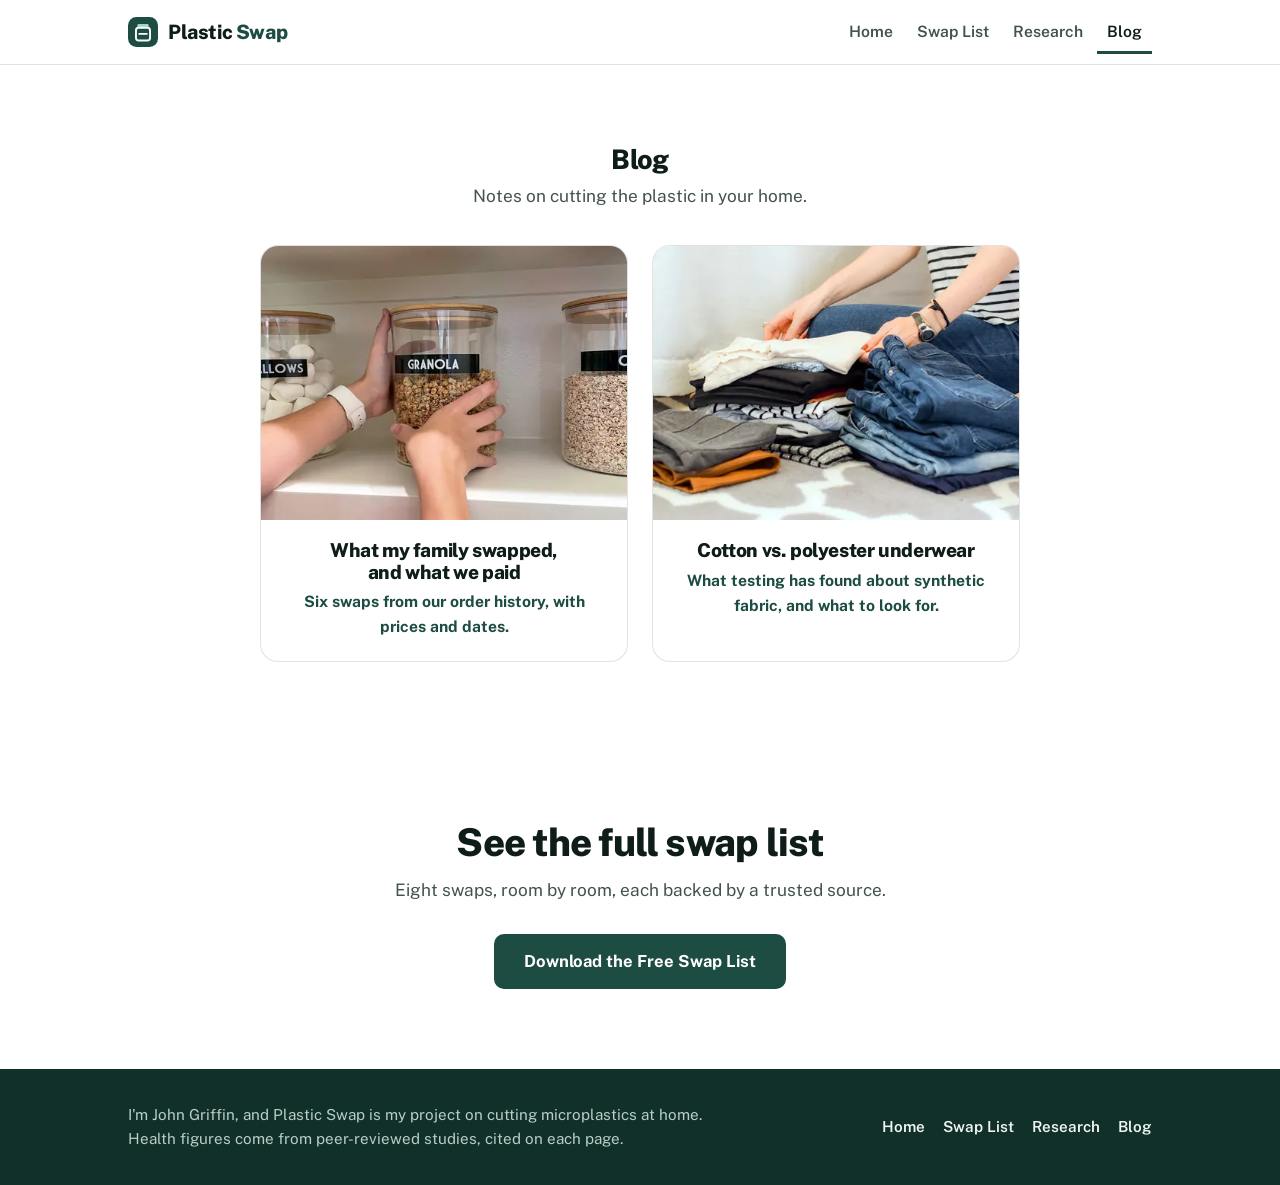
==== blog.html @ 9970e525 "Underwear moves to its own blog post; closet card cites BPA testing; blog index Co-Authored-By: Clau" ====
<!DOCTYPE html>
<html lang="en">
<head>
<meta charset="UTF-8">
<meta name="viewport" content="width=device-width, initial-scale=1.0">
<title>Blog | Plastic Swap</title>
<meta name="description" content="Posts on cutting plastic at home: what my family swapped, and cotton vs. polyester underwear.">
<meta name="robots" content="noindex,nofollow">
<link rel="canonical" href="https://odyssey-jotun.github.io/plastic-swap/blog.html">
<meta name="author" content="John Griffin">
<meta name="theme-color" content="#12302A">
<meta property="og:site_name" content="Plastic Swap">
<meta property="og:title" content="Blog | Plastic Swap">
<meta property="og:description" content="Posts on cutting plastic at home: what my family swapped, and cotton vs. polyester underwear.">
<meta property="og:type" content="website">
<meta property="og:url" content="https://odyssey-jotun.github.io/plastic-swap/blog.html">
<meta property="og:image" content="https://odyssey-jotun.github.io/plastic-swap/images/og.jpg">
<meta property="og:image:width" content="1200">
<meta property="og:image:height" content="630">
<meta property="og:image:alt" content="Cut the plastic, keep your health. A free list of everyday plastic swaps.">
<meta name="twitter:card" content="summary_large_image">
<link rel="icon" href="favicon.svg" type="image/svg+xml">
<link rel="preload" href="fonts/public-sans.woff2" as="font" type="font/woff2" crossorigin>
<style>@font-face{font-family:'Public Sans';font-style:normal;font-weight:400 800;font-display:swap;src:url(fonts/public-sans.woff2) format('woff2')}:root{--bg:#FFFFFF;--bg-alt:#EEF5F2;--card:#FFFFFF;--ink:#0F1D1A;--ink-soft:#43524E;--primary:#1C4C42;--primary-dk:#12302A;--blue:#2A62A0;--mint:#9ED6C4;--mint-lt:#DCEFE8;--red:#B0392B;--on-dark:#EEF5F2;--on-dark-soft:#B8CEC7;--line:rgba(15,29,26,0.12);--radius:18px;--radius-lg:28px;--wrap:1080px;--flow-tight:0.32em;--flow-block:44px;--flow-section:80px}*{box-sizing:border-box}html{scroll-behavior:smooth;scroll-padding-top:84px}@media (prefers-reduced-motion:reduce){html{scroll-behavior:auto}*{animation-duration:0.001ms !important;transition-duration:0.001ms !important}}body{margin:0;background:var(--bg);color:var(--ink);font-family:'Public Sans',ui-sans-serif,system-ui,-apple-system,'Segoe UI',sans-serif;font-size:18px;line-height:1.6;-webkit-font-smoothing:antialiased}h1,h2,h3{font-weight:800;line-height:1.1;margin:0 0 var(--flow-tight);color:var(--ink);letter-spacing:-0.02em;text-wrap:balance}p{margin:0 0 1em}p:last-child{margin-bottom:0}a{color:inherit}img{max-width:100%;height:auto}.wrap{max-width:var(--wrap);margin:0 auto;padding:0 28px}.skip{position:absolute;left:-9999px;top:10px;background:var(--card);color:var(--ink);padding:12px 18px;border-radius:10px;z-index:100;text-decoration:none;font-weight:700;border:2px solid var(--primary)}.skip:focus{left:16px}a:focus-visible{outline:3px solid var(--blue);outline-offset:3px;border-radius:4px}nav.site{position:sticky;top:0;z-index:20;background:rgba(255,255,255,0.95);backdrop-filter:blur(8px);border-bottom:1px solid var(--line)}nav.site .wrap{display:flex;align-items:center;justify-content:space-between;gap:4px 20px;padding-top:10px;padding-bottom:10px;flex-wrap:wrap}.wordmark{display:inline-flex;align-items:center;gap:10px;font-weight:800;font-size:1.24rem;letter-spacing:-0.02em;color:var(--ink);text-decoration:none;white-space:nowrap;min-height:44px}.wordmark .mark{width:30px;height:30px;flex:none}.wordmark .last{color:var(--primary)}nav.site ul{list-style:none;display:flex;align-items:center;gap:4px;margin:0;padding:0;font-size:0.98rem;font-weight:600}nav.site ul a{text-decoration:none;color:var(--ink-soft);display:inline-flex;align-items:center;min-height:44px;padding:0 10px;white-space:nowrap;transition:color 0.15s ease}nav.site ul a:hover{color:var(--blue)}nav.site ul a[aria-current="page"]{color:var(--ink);box-shadow:inset 0 -3px 0 var(--primary)}.btn{display:inline-flex;align-items:center;justify-content:center;text-align:center;min-height:52px;padding:12px 28px;background:var(--primary);color:#FFFFFF;text-decoration:none;font-weight:700;font-size:1.04rem;border-radius:10px;border:2px solid var(--primary);transition:background 0.18s ease,color 0.18s ease,border-color 0.18s ease}.btn:hover{background:var(--blue);border-color:var(--blue)}.btn.light{background:#FFFFFF;border-color:#FFFFFF;color:var(--primary-dk)}.btn.light:hover{background:var(--mint);border-color:var(--mint)}.btn-row{display:flex;gap:14px;flex-wrap:wrap;align-items:center;justify-content:center;margin-top:30px}section{padding:var(--flow-section) 0}.band{background:var(--bg-alt)}.section-head{max-width:720px;margin-bottom:34px}.section-head.center{text-align:center;margin-left:auto;margin-right:auto}h2{font-size:clamp(1.75rem,3.2vw,2.4rem)}.section-head p{color:var(--ink-soft);font-size:1.08rem}.banner{position:relative;background:var(--primary-dk);color:var(--on-dark);overflow:hidden;min-height:min(680px,78vh);display:flex;align-items:center}.banner picture,.banner img{position:absolute;inset:0;width:100%;height:100%}.banner img{object-fit:cover;object-position:70% 40%}.banner::before{content:"";position:absolute;inset:0;z-index:1;background:linear-gradient(90deg,rgba(18,48,42,0.94) 0%,rgba(18,48,42,0.86) 30%,rgba(18,48,42,0.35) 52%,rgba(18,48,42,0) 66%)}.banner .wrap{position:relative;z-index:2;width:100%;padding-top:56px;padding-bottom:56px}.banner-text{max-width:600px;text-align:center}.banner h1{color:#FFFFFF;font-size:clamp(2.4rem,4.6vw,3.8rem)}.banner h1 span{display:block;color:var(--mint)}.portrait{margin:0;aspect-ratio:4/5;border-radius:var(--radius-lg);overflow:hidden;width:100%;max-width:440px;justify-self:center;box-shadow:0 30px 60px -24px rgba(18,48,42,0.55)}.portrait img{display:block;width:100%;height:100%;object-fit:cover}@media (prefers-reduced-motion:no-preference){.banner-text{animation:rise 0.7s cubic-bezier(.2,.7,.2,1) 0.1s both}}@keyframes rise{from{opacity:0;transform:translateY(18px)}to{opacity:1;transform:none}}@media (max-width:860px){.banner{display:block;min-height:0}.banner picture,.banner img{position:static;display:block;height:auto;aspect-ratio:4/3}.banner::before{display:none}.banner .wrap{padding-top:30px;padding-bottom:44px}.banner-text{max-width:none}}.page-hero{padding:60px 0 64px}.page-hero h1{font-size:clamp(2.1rem,4.4vw,3.1rem)}.page-hero .lede{font-size:1.14rem;color:var(--ink-soft);margin-top:8px;max-width:34em}.page-hero .btn-row{justify-content:flex-start}.split{display:grid;grid-template-columns:1.05fr 0.95fr;gap:56px;align-items:center}.split.flip{grid-template-columns:0.95fr 1.05fr}.split p{color:var(--ink-soft);font-size:1.06rem}.photo{margin:0;border-radius:var(--radius);overflow:hidden;aspect-ratio:4/3;background:var(--bg-alt);box-shadow:0 20px 40px -24px rgba(18,48,42,0.55)}.photo img{display:block;width:100%;height:100%;object-fit:cover}.cards{display:grid;grid-template-columns:repeat(3,1fr);gap:22px}.card{background:var(--card);border:1px solid var(--line);border-radius:var(--radius);padding:30px 26px 28px;text-align:center}.card h3{font-size:1.24rem}.card p{font-size:1rem;color:var(--ink-soft)}.icon{width:64px;height:64px;border-radius:18px;background:var(--mint-lt);color:var(--primary);display:flex;align-items:center;justify-content:center;margin:0 auto 18px}.icon svg{width:32px;height:32px}a.card{text-decoration:none;color:inherit;transition:border-color 0.15s ease}a.card:hover{border-color:var(--blue)}a.card:hover h3{color:var(--blue)}.card .to{font-size:0.95rem;font-weight:700;color:var(--primary);margin:0}.punch{font-weight:700;font-size:clamp(1.2rem,2.2vw,1.45rem);line-height:1.35;text-align:center;color:var(--primary);max-width:720px;margin:var(--flow-block) auto 0}.steps{list-style:none;margin:0;padding:0;display:grid;grid-template-columns:repeat(3,1fr);gap:22px;counter-reset:step}.steps li{background:var(--card);border:1px solid var(--line);border-radius:var(--radius);padding:28px 26px;counter-increment:step;text-align:center}.steps li:before{content:counter(step);display:flex;align-items:center;justify-content:center;width:46px;height:46px;border-radius:50%;background:var(--primary);color:#FFFFFF;font-weight:800;font-size:1.3rem;margin:0 auto 18px}.steps h3{font-size:1.24rem}.steps p{font-size:1rem;color:var(--ink-soft)}.after{background:var(--primary-dk);color:var(--on-dark)}.after h2,.after h3{color:#FFFFFF}.stakes{display:grid;grid-template-columns:1fr 1fr;gap:26px}.stake h3{font-size:1.3rem;margin-bottom:14px;text-align:center}.outcomes{list-style:none;margin:0;padding:0;display:grid;gap:12px}.outcomes li{display:grid;grid-template-columns:26px 1fr;gap:14px;align-items:start;background:rgba(255,255,255,0.06);border:1px solid rgba(238,245,242,0.16);border-radius:14px;padding:16px 18px;color:var(--on-dark);font-size:1.02rem}.outcomes svg{width:22px;height:22px;margin-top:2px;color:#F2A597}.stake.good .outcomes svg{color:var(--mint)}.stake.good .outcomes li{background:rgba(158,214,196,0.08);border-color:rgba(158,214,196,0.34)}.after .cite-line{color:var(--on-dark-soft);text-align:center}.closing{text-align:center}.closing .wrap{max-width:680px}.closing p{color:var(--ink-soft);font-size:1.08rem}.card .num{font-weight:800;font-size:clamp(2.3rem,4vw,2.9rem);line-height:1;letter-spacing:-0.03em;color:var(--primary);margin:0 0 10px}.card .of{font-size:0.9rem;font-weight:700;color:var(--ink-soft);margin:12px 0 0;border-top:1px solid var(--line);padding-top:12px}.card .more{margin-top:12px;font-weight:700;font-size:0.96rem}.card .more a{color:var(--blue);text-decoration-thickness:2px;text-underline-offset:3px}.cards.four{grid-template-columns:repeat(2,1fr);max-width:860px;margin:0 auto}.btn.ghost{background:transparent;color:var(--primary)}.btn.ghost:hover{background:var(--primary);color:#FFFFFF;border-color:var(--primary)}.cite-line.center{text-align:center}.hero-photo{margin:0;border-radius:var(--radius-lg);overflow:hidden;aspect-ratio:3/2;background:var(--bg-alt);box-shadow:0 24px 48px -26px rgba(18,48,42,0.6)}.hero-photo img{display:block;width:100%;height:100%;object-fit:cover}.prose{max-width:760px;margin:0 auto}.prose p{color:var(--ink-soft);font-size:1.06rem}.chart{background:var(--card);border:1px solid var(--line);border-radius:var(--radius);padding:28px 30px;margin:0}.chart h3{font-size:1.22rem}.chart .sub{color:var(--ink-soft);font-size:0.98rem;margin-bottom:20px}.bars{display:grid;gap:14px}.barline{display:grid;grid-template-columns:130px 1fr;gap:12px;align-items:center;font-size:0.94rem;font-weight:600;color:var(--ink-soft)}.track{height:40px;background:var(--bg-alt);border-radius:6px}.bar{display:flex;align-items:center;justify-content:flex-end;height:100%;padding-right:10px;border-radius:6px;color:#FFFFFF;font-weight:800;min-width:60px}.bar.hi{background:var(--red)}.bar.lo{background:var(--primary)}.lead{font-size:1.12rem;color:var(--ink-soft)}.points,.statlist,.steps-list{list-style:none;margin:26px 0 0;padding:0;display:grid;gap:22px}.points li{display:grid;grid-template-columns:56px 1fr;gap:18px;align-items:start}.points .icon{width:56px;height:56px;border-radius:16px;margin:0}.points .icon svg{width:28px;height:28px}.points h3,.statlist h3,.steps-list h3{font-size:1.18rem;margin-bottom:4px}.points p,.statlist p,.steps-list p{font-size:1rem;color:var(--ink-soft);margin:0}.statlist li{display:grid;grid-template-columns:120px 1fr;gap:18px;align-items:start;padding-bottom:20px;border-bottom:1px solid var(--line)}.statlist li:last-child{border-bottom:0;padding-bottom:0}.statlist .n{font-weight:800;font-size:2rem;line-height:1.05;letter-spacing:-0.03em;color:var(--primary);margin:0}.steps-list{counter-reset:step}.steps-list li{display:grid;grid-template-columns:46px 1fr;gap:18px;align-items:start;counter-increment:step}.steps-list li:before{content:counter(step);display:flex;align-items:center;justify-content:center;width:46px;height:46px;border-radius:50%;background:var(--primary);color:#FFFFFF;font-weight:800;font-size:1.2rem}.split .btn-row{justify-content:flex-start}.pcards{display:grid;grid-template-columns:repeat(3,1fr);gap:24px}.pcards.four{grid-template-columns:repeat(4,1fr)}.pcard{background:var(--card);border:1px solid var(--line);border-radius:var(--radius);overflow:hidden;text-decoration:none;color:inherit;display:flex;flex-direction:column}a.pcard{transition:border-color 0.15s ease,transform 0.2s ease}a.pcard:hover{border-color:var(--blue);transform:translateY(-3px)}a.pcard:hover h3{color:var(--blue)}.card-photo{margin:0;aspect-ratio:4/3;overflow:hidden;background:var(--bg-alt)}.card-photo img{display:block;width:100%;height:100%;object-fit:cover}.pcard-body{padding:20px 20px 22px;text-align:center}.pcard-body h3{font-size:1.2rem}.pcard-body p{font-size:0.98rem;color:var(--ink-soft)}.pcard-body .to{font-weight:700;color:var(--primary);margin:0}.pcard .num{font-weight:800;font-size:1.9rem;line-height:1;letter-spacing:-0.03em;color:var(--primary);margin:0 0 8px}.pcard .more{margin-top:10px;font-weight:700}.pcard .more a{color:var(--blue);text-underline-offset:3px}.stakes-split{display:grid;grid-template-columns:0.85fr 1.15fr;gap:36px;align-items:center}.stakes-split .stakes{grid-template-columns:1fr;gap:22px}.stakes-split .stake h3{text-align:left}.btn.ghost-light{background:transparent;color:#FFFFFF;border-color:#FFFFFF}.btn.ghost-light:hover{background:#FFFFFF;color:var(--primary-dk)}.closing-banner h2{color:#FFFFFF;font-size:clamp(2rem,3.8vw,3rem)}.closing-banner p{color:var(--on-dark);font-size:1.12rem}@media (max-width:1000px){.pcards.four{grid-template-columns:repeat(2,1fr)}}@media (max-width:860px){.pcards{grid-template-columns:repeat(2,1fr);gap:14px}.stakes-split{grid-template-columns:1fr}.statlist li{grid-template-columns:1fr;gap:6px}}@media (max-width:620px){.pcards,.pcards.four{grid-template-columns:1fr}}.room{scroll-margin-top:90px}.room + .room{border-top:1px solid var(--line)}.swaps{display:grid;grid-template-columns:repeat(auto-fit,minmax(260px,320px));justify-content:center;gap:22px}.swap{background:var(--card);border:1px solid var(--line);border-radius:var(--radius);overflow:hidden;scroll-margin-top:90px}.swap-body{padding:0 24px 24px}.swap .icon{margin-top:-32px;position:relative;box-shadow:0 0 0 5px var(--card)}.swap h3{font-size:1.3rem;text-align:center}.swap .to{text-align:center;font-weight:700;color:var(--primary);margin-bottom:14px}.swap-body>p{color:var(--ink-soft);font-size:1rem}.facts-list{list-style:none;margin:16px 0 0;padding:14px 0 0;border-top:1px solid var(--line);display:grid;gap:8px;font-size:0.96rem}.facts-list li{display:grid;grid-template-columns:20px 1fr;gap:10px;align-items:start;color:var(--ink-soft)}.facts-list svg{width:18px;height:18px;margin-top:3px;color:var(--primary)}.facts-list b{display:block;color:var(--ink);font-weight:700}.band .swap{background:#FFFFFF}.cite-line{font-size:0.9rem;color:var(--ink-soft);font-style:italic;margin-top:18px}.refs{padding:56px 0;border-top:1px solid var(--line)}.refs h2{font-size:1.4rem}.refs ol{max-width:860px;margin:0;padding-left:1.3rem;display:grid;gap:8px;font-size:0.95rem;color:var(--ink-soft)}footer{background:var(--primary-dk);color:var(--on-dark-soft);padding:34px 0;font-size:0.95rem}footer .wrap{display:flex;justify-content:space-between;align-items:center;flex-wrap:wrap;gap:10px 24px}footer p{margin:0;max-width:40em}footer ul{list-style:none;display:flex;flex-wrap:wrap;gap:0 18px;margin:0;padding:0;font-weight:600}footer ul a{display:inline-flex;align-items:center;min-height:44px;color:var(--on-dark);text-decoration:none}footer ul a:hover{color:var(--mint)}@media (max-width:860px){.split,.split.flip{grid-template-columns:1fr;gap:30px}.split>.portrait,.split>.photo{order:-1}.page-hero .portrait{max-width:340px}.cards,.cards.four,.steps,.stakes{grid-template-columns:1fr}.page-hero .hero-photo{order:-1;aspect-ratio:16/10}.cards.preview{grid-template-columns:1fr 1fr;gap:12px}.cards.preview .card{padding:20px 12px}.cards.preview .icon{width:52px;height:52px;margin-bottom:10px}.cards.preview h3{font-size:1.06rem}.cards.preview .to{font-size:0.86rem}}@media (max-width:620px){:root{--flow-section:56px;--flow-block:34px}body{font-size:17px}.wrap{padding:0 20px}.page-hero{padding:28px 0 44px}.btn-row .btn{width:100%}.barline{grid-template-columns:1fr;gap:4px}.chart{padding:22px 18px}.swaps{grid-template-columns:1fr}.wordmark{font-size:1.14rem}}.room-tag{display:none}@media print{@page{size:letter;margin:0.45in 0.55in}body{font-size:10.5pt}nav.site,footer,.skip,.page-hero .portrait,.page-hero .hero-photo,.card-photo,.btn-row,.closing,.room .section-head{display:none !important}main{display:grid;grid-template-columns:1fr 1fr;gap:10pt}.page-hero{grid-column:1 / -1;padding:0 0 2pt}.page-hero .wrap,.page-hero .split{display:block;padding:0}.page-hero h1{font-size:20pt}.page-hero .lede{font-size:10.5pt;margin:4pt 0 0;max-width:none}.room,.room .wrap,.swaps{display:contents}.swap-body{padding:0}.swap .icon{margin-top:0;box-shadow:none}.swap{padding:9pt 13pt 9pt;break-inside:avoid;border-color:#BFCFCA;border-radius:12px}.room-tag{display:block;text-align:center;font-size:8pt;font-weight:700;letter-spacing:0.02em;color:var(--ink-soft);margin:0 0 2pt}.swap .icon{width:30px;height:30px;border-radius:9px;margin-bottom:4pt}.swap .icon svg{width:19px;height:19px}.swap h3{font-size:12.5pt;margin-bottom:1pt}.swap .to{font-size:9.5pt;margin-bottom:5pt}.swap-body>p{font-size:9.2pt;line-height:1.4}.facts-list{font-size:8.8pt;line-height:1.35;margin-top:6pt;padding-top:6pt;gap:2pt}.facts-list li{grid-template-columns:12px 1fr;gap:6pt}.facts-list svg{width:11px;height:11px;margin-top:2px}.facts-list b{display:inline;margin-right:4pt}.refs{display:none !important}}.closing-banner::before{background:rgba(18,48,42,0.76)}.closing-banner .banner-text{margin:0 auto}@media (max-width:860px){.closing-banner .wrap{padding-top:30px}}.swap .source{display:grid;grid-template-columns:18px 1fr;gap:10px;align-items:start;margin:16px 0 0;padding-top:14px;border-top:1px solid var(--line);font-size:0.92rem;color:var(--ink-soft)}.swap .source svg{width:16px;height:16px;margin-top:3px;color:var(--primary)}.swap .more{margin:10px 0 0;font-weight:700;font-size:0.95rem}.swap .more a{color:var(--blue);text-underline-offset:3px}.byline{font-weight:700;color:var(--primary);margin-bottom:8px}.post{padding-top:24px}.prose h2{margin-top:var(--flow-block)}.prose h3{font-size:1.2rem;margin-top:28px;scroll-margin-top:90px}.table-wrap{overflow-x:auto;margin:28px 0 0;border:1px solid var(--line);border-radius:var(--radius)}.price-table{width:100%;border-collapse:collapse;font-size:0.96rem;min-width:560px}.price-table th,.price-table td{text-align:left;padding:12px 16px;border-bottom:1px solid var(--line);vertical-align:top}.price-table thead th{background:var(--bg-alt);font-weight:700;color:var(--ink)}.price-table tbody tr:last-child th,.price-table tbody tr:last-child td{border-bottom:0}.price-table tbody th a{color:var(--primary);text-underline-offset:3px}.price-table td{color:var(--ink-soft)}@media (max-width:620px){.pcards.preview{grid-template-columns:1fr 1fr;gap:12px}.pcards.preview .pcard-body{padding:12px 10px 14px}.pcards.preview h3{font-size:1rem}.pcards.preview .to{font-size:0.86rem}}@media print{.swap .more{display:none}.swap .source{font-size:8.5pt;margin-top:6pt;padding-top:6pt;grid-template-columns:11px 1fr;gap:6pt}.swap .source svg{width:11px;height:11px;margin-top:1px}}@media print{@page{margin:0.4in 0.5in}main{gap:8pt}.page-hero h1{font-size:18pt}.page-hero .lede{font-size:9.5pt}.swap{padding:7pt 11pt 7pt}.room-tag{font-size:7pt;margin:0 0 1pt}.swap .icon{width:24px;height:24px;border-radius:7px;margin-bottom:2pt}.swap .icon svg{width:15px;height:15px}.swap h3{font-size:11.5pt}.swap .to{font-size:9pt;margin-bottom:3pt}.swap-body>p{font-size:8.8pt;line-height:1.35}.swap .source{font-size:8pt;margin-top:4pt;padding-top:4pt}}@media (min-width:861px){.hero-split{display:grid;grid-template-columns:0.42fr 0.58fr;align-items:stretch;min-height:min(640px,76vh)}.hero-split::before{display:none}.hero-split picture{position:relative;grid-column:2;grid-row:1;inset:auto}.hero-split picture img{position:absolute;inset:0;width:100%;height:100%;object-fit:cover;object-position:78% 40%}.hero-split .wrap{grid-column:1;grid-row:1;display:flex;align-items:center;justify-content:center;padding:56px 28px;max-width:none;margin:0}.hero-split .banner-text{max-width:540px}.hero-split h1{font-size:clamp(2rem,3.3vw,3.1rem)}}.points + p{margin-top:28px}.buy{display:flex;flex-direction:column;align-items:stretch;gap:10px;margin-top:14px;padding:14px;background:var(--bg-alt);border-radius:12px}.buy .btn{width:100%}@media screen{.swap{display:flex;flex-direction:column}.swap-body{flex:1;display:flex;flex-direction:column}.swap-body>.source{margin-top:auto}.swap-body>p:nth-last-of-type(2){margin-bottom:16px}}.buy + .buy{margin-top:8px}.buy p{display:grid;grid-template-columns:18px 1fr;gap:8px;align-items:start;margin:0;font-weight:700;font-size:0.95rem;color:var(--ink)}.buy p svg{width:18px;height:18px;margin-top:2px;color:var(--primary)}.btn.small{padding:10px 14px;min-height:44px;font-size:0.92rem}.band .buy{background:var(--bg-alt)}.band .swap .buy{background:#EEF5F2}@media screen{.solo .section-head{text-align:left;margin-bottom:20px}.solo .swaps{display:block}.solo .swap .card-photo{display:none}.solo .swap-body{padding-top:24px}.solo .swap .icon{margin:0 0 14px;box-shadow:none}.solo .swap h3,.solo .swap .to{text-align:left}.solo .split{align-items:center}}@media print{.solo .split,.solo .split>div{display:contents}.solo .photo{display:none !important}.buy{display:none}}.pcards.two{grid-template-columns:repeat(2,1fr);max-width:760px;margin:0 auto}@media (max-width:620px){.pcards.two{grid-template-columns:1fr}}.prose .buy{margin:0 0 12px}.prose .buy p{font-size:1rem}.buy small{display:block;font-weight:400;color:var(--ink-soft);font-size:0.92rem;margin-top:2px}</style>
<script type="application/ld+json">{"@context":"https://schema.org","@graph":[{"@type":"WebSite","@id":"https://odyssey-jotun.github.io/plastic-swap/#site","url":"https://odyssey-jotun.github.io/plastic-swap/","name":"Plastic Swap","description":"A free list of everyday plastic swaps that cut microplastic exposure at home, with what each one cost.","author":{"@id":"https://odyssey-jotun.github.io/plastic-swap/#john"},"inLanguage":"en-US"},{"@type":"Person","@id":"https://odyssey-jotun.github.io/plastic-swap/#john","name":"John Griffin","description":"High school junior in Little Rock who created Plastic Swap, a free list of everyday swaps that cut microplastic exposure at home."},{"@type":"Blog","@id":"https://odyssey-jotun.github.io/plastic-swap/blog.html#page","url":"https://odyssey-jotun.github.io/plastic-swap/blog.html","name":"Blog | Plastic Swap","description":"Posts on cutting plastic at home: what my family swapped, and cotton vs. polyester underwear.","isPartOf":{"@id":"https://odyssey-jotun.github.io/plastic-swap/#site"},"author":{"@id":"https://odyssey-jotun.github.io/plastic-swap/#john"},"inLanguage":"en-US","datePublished":"2026-11-02","dateModified":"2026-11-02","image":"https://odyssey-jotun.github.io/plastic-swap/images/og.jpg"},{"@type":"BreadcrumbList","itemListElement":[{"@type":"ListItem","position":1,"name":"Home","item":"https://odyssey-jotun.github.io/plastic-swap/"},{"@type":"ListItem","position":2,"name":"Blog","item":"https://odyssey-jotun.github.io/plastic-swap/blog.html"}]}]}</script>
</head>
<body>

<a class="skip" href="#main">Skip to content</a>
<nav class="site" aria-label="Primary">
  <div class="wrap">
    <a class="wordmark" href="index.html"><svg class="mark" viewBox="0 0 32 32" aria-hidden="true"><rect width="32" height="32" rx="9" fill="#1C4C42"/><rect x="10" y="7.5" width="12" height="3.5" rx="1.2" fill="#9ED6C4"/><path d="M11 11.5h10c1.7 0 2.5 1.2 2.5 3V22c0 1.7-1.3 3-3 3h-9c-1.7 0-3-1.3-3-3v-7.5c0-1.8.8-3 2.5-3z" fill="none" stroke="#FFFFFF" stroke-width="2"/><path d="M12 18h8" stroke="#FFFFFF" stroke-width="2" stroke-linecap="round"/></svg><span>Plastic <span class="last">Swap</span></span></a>
    <ul>
      <li><a href="index.html">Home</a></li>
      <li><a href="swaps.html">Swap List</a></li>
      <li><a href="research.html">Research</a></li>
      <li><a href="blog.html" aria-current="page">Blog</a></li>
    </ul>
  </div>
</nav>

<main id="main">

<section>
  <div class="wrap">
    <div class="section-head center">
      <h1>Blog</h1>
      <p>Notes on cutting the plastic in your home.</p>
    </div>
    <div class="pcards two">
      <a class="pcard" href="family-swaps.html">
        <figure class="card-photo"><img src="images/swap-glass-720.webp" srcset="images/swap-glass-480.webp 480w, images/swap-glass-720.webp 720w" sizes="(max-width: 620px) calc(100vw - 40px), (max-width: 860px) 45vw, 340px" width="720" height="540" alt="Glass food storage containers on a pantry shelf" loading="lazy" decoding="async"></figure>
        <div class="pcard-body"><h3>What my family swapped, and what we paid</h3><p class="to">Six swaps from our order history, with prices and dates.</p></div>
      </a>
      <a class="pcard" href="cotton-underwear.html">
        <figure class="card-photo"><img src="images/swap-cotton-720.webp" srcset="images/swap-cotton-480.webp 480w, images/swap-cotton-720.webp 720w" sizes="(max-width: 620px) calc(100vw - 40px), (max-width: 860px) 45vw, 340px" width="720" height="540" alt="A person folding a stack of clean clothes" loading="lazy" decoding="async"></figure>
        <div class="pcard-body"><h3>Cotton vs. polyester underwear</h3><p class="to">What testing has found about synthetic fabric, and what to look for.</p></div>
      </a>
    </div>
  </div>
</section>

<section class="closing">
  <div class="wrap">
    <h2>See the full swap list</h2>
    <p>Eight swaps, room by room, each backed by a trusted source.</p>
    <div class="btn-row"><a href="swaps.html" class="btn">Download the Free Swap List</a></div>
  </div>
</section>

</main>

<footer>
  <div class="wrap">
    <p>I'm John Griffin, and Plastic Swap is my project on cutting microplastics at home. Health figures come from peer-reviewed studies, cited on each page.</p>
    <ul>
      <li><a href="index.html">Home</a></li>
      <li><a href="swaps.html">Swap List</a></li>
      <li><a href="research.html">Research</a></li>
      <li><a href="blog.html">Blog</a></li>
    </ul>
  </div>
</footer>

</body>
</html>
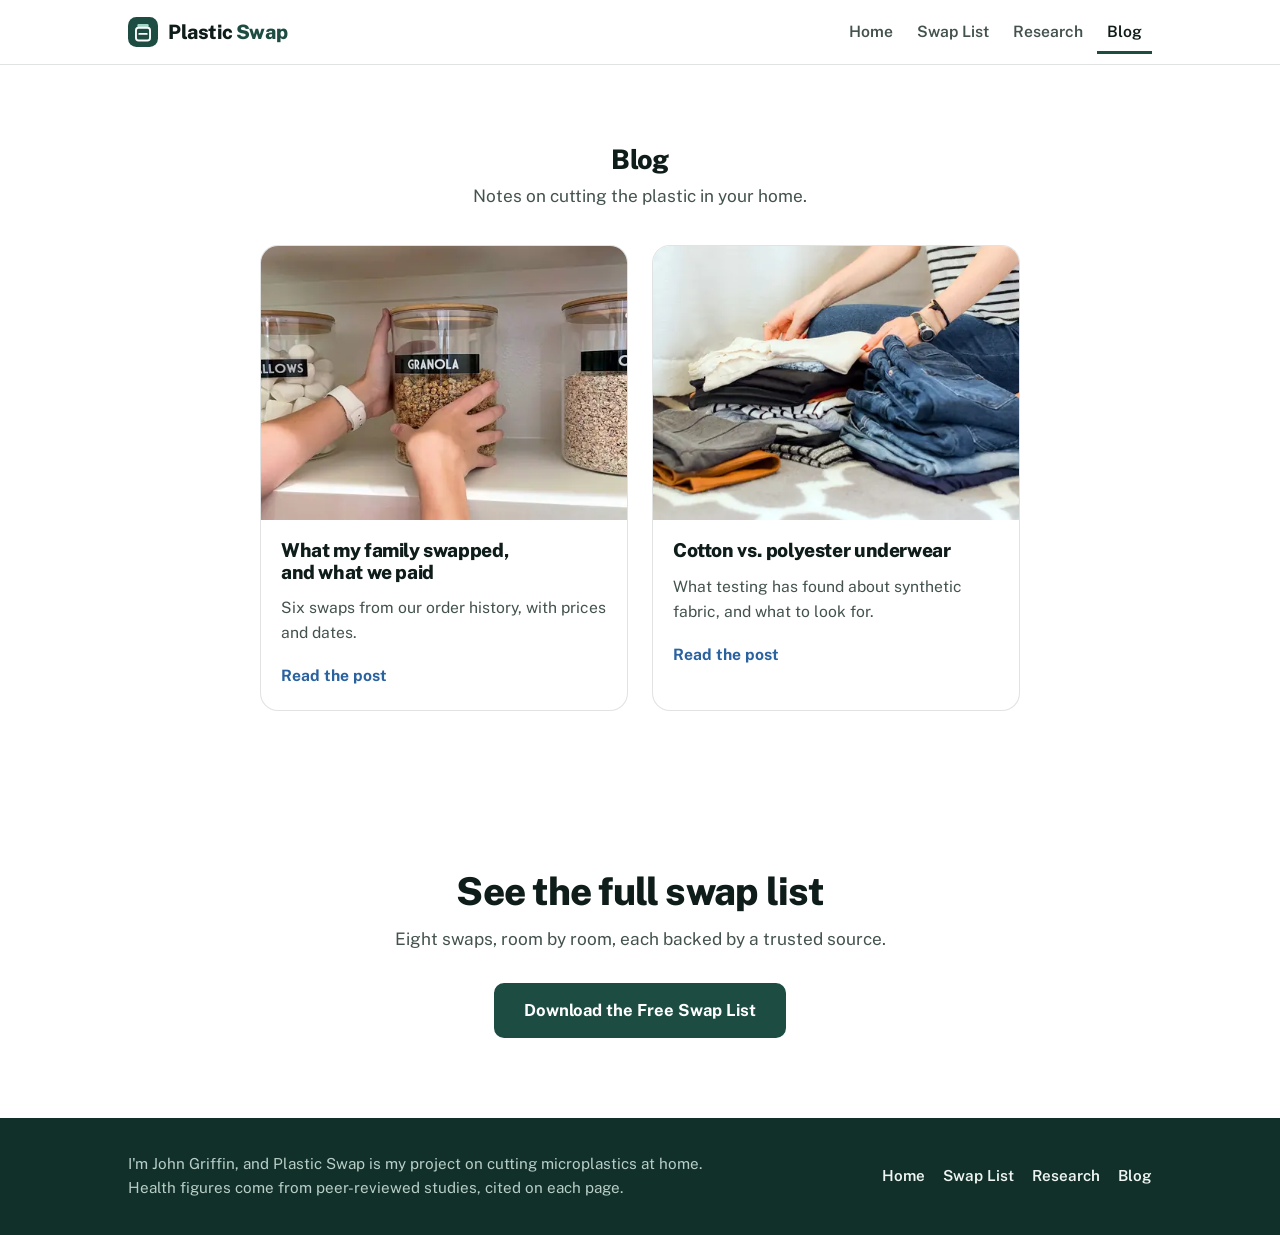
==== commit 43f2ba53: "Blog posts: one column from title to body, wide header photo, tidier product rows and cards Co-Autho" ====
--- a/blog.html
+++ b/blog.html
@@ -21,7 +21,7 @@
 <meta name="twitter:card" content="summary_large_image">
 <link rel="icon" href="favicon.svg" type="image/svg+xml">
 <link rel="preload" href="fonts/public-sans.woff2" as="font" type="font/woff2" crossorigin>
-<style>@font-face{font-family:'Public Sans';font-style:normal;font-weight:400 800;font-display:swap;src:url(fonts/public-sans.woff2) format('woff2')}:root{--bg:#FFFFFF;--bg-alt:#EEF5F2;--card:#FFFFFF;--ink:#0F1D1A;--ink-soft:#43524E;--primary:#1C4C42;--primary-dk:#12302A;--blue:#2A62A0;--mint:#9ED6C4;--mint-lt:#DCEFE8;--red:#B0392B;--on-dark:#EEF5F2;--on-dark-soft:#B8CEC7;--line:rgba(15,29,26,0.12);--radius:18px;--radius-lg:28px;--wrap:1080px;--flow-tight:0.32em;--flow-block:44px;--flow-section:80px}*{box-sizing:border-box}html{scroll-behavior:smooth;scroll-padding-top:84px}@media (prefers-reduced-motion:reduce){html{scroll-behavior:auto}*{animation-duration:0.001ms !important;transition-duration:0.001ms !important}}body{margin:0;background:var(--bg);color:var(--ink);font-family:'Public Sans',ui-sans-serif,system-ui,-apple-system,'Segoe UI',sans-serif;font-size:18px;line-height:1.6;-webkit-font-smoothing:antialiased}h1,h2,h3{font-weight:800;line-height:1.1;margin:0 0 var(--flow-tight);color:var(--ink);letter-spacing:-0.02em;text-wrap:balance}p{margin:0 0 1em}p:last-child{margin-bottom:0}a{color:inherit}img{max-width:100%;height:auto}.wrap{max-width:var(--wrap);margin:0 auto;padding:0 28px}.skip{position:absolute;left:-9999px;top:10px;background:var(--card);color:var(--ink);padding:12px 18px;border-radius:10px;z-index:100;text-decoration:none;font-weight:700;border:2px solid var(--primary)}.skip:focus{left:16px}a:focus-visible{outline:3px solid var(--blue);outline-offset:3px;border-radius:4px}nav.site{position:sticky;top:0;z-index:20;background:rgba(255,255,255,0.95);backdrop-filter:blur(8px);border-bottom:1px solid var(--line)}nav.site .wrap{display:flex;align-items:center;justify-content:space-between;gap:4px 20px;padding-top:10px;padding-bottom:10px;flex-wrap:wrap}.wordmark{display:inline-flex;align-items:center;gap:10px;font-weight:800;font-size:1.24rem;letter-spacing:-0.02em;color:var(--ink);text-decoration:none;white-space:nowrap;min-height:44px}.wordmark .mark{width:30px;height:30px;flex:none}.wordmark .last{color:var(--primary)}nav.site ul{list-style:none;display:flex;align-items:center;gap:4px;margin:0;padding:0;font-size:0.98rem;font-weight:600}nav.site ul a{text-decoration:none;color:var(--ink-soft);display:inline-flex;align-items:center;min-height:44px;padding:0 10px;white-space:nowrap;transition:color 0.15s ease}nav.site ul a:hover{color:var(--blue)}nav.site ul a[aria-current="page"]{color:var(--ink);box-shadow:inset 0 -3px 0 var(--primary)}.btn{display:inline-flex;align-items:center;justify-content:center;text-align:center;min-height:52px;padding:12px 28px;background:var(--primary);color:#FFFFFF;text-decoration:none;font-weight:700;font-size:1.04rem;border-radius:10px;border:2px solid var(--primary);transition:background 0.18s ease,color 0.18s ease,border-color 0.18s ease}.btn:hover{background:var(--blue);border-color:var(--blue)}.btn.light{background:#FFFFFF;border-color:#FFFFFF;color:var(--primary-dk)}.btn.light:hover{background:var(--mint);border-color:var(--mint)}.btn-row{display:flex;gap:14px;flex-wrap:wrap;align-items:center;justify-content:center;margin-top:30px}section{padding:var(--flow-section) 0}.band{background:var(--bg-alt)}.section-head{max-width:720px;margin-bottom:34px}.section-head.center{text-align:center;margin-left:auto;margin-right:auto}h2{font-size:clamp(1.75rem,3.2vw,2.4rem)}.section-head p{color:var(--ink-soft);font-size:1.08rem}.banner{position:relative;background:var(--primary-dk);color:var(--on-dark);overflow:hidden;min-height:min(680px,78vh);display:flex;align-items:center}.banner picture,.banner img{position:absolute;inset:0;width:100%;height:100%}.banner img{object-fit:cover;object-position:70% 40%}.banner::before{content:"";position:absolute;inset:0;z-index:1;background:linear-gradient(90deg,rgba(18,48,42,0.94) 0%,rgba(18,48,42,0.86) 30%,rgba(18,48,42,0.35) 52%,rgba(18,48,42,0) 66%)}.banner .wrap{position:relative;z-index:2;width:100%;padding-top:56px;padding-bottom:56px}.banner-text{max-width:600px;text-align:center}.banner h1{color:#FFFFFF;font-size:clamp(2.4rem,4.6vw,3.8rem)}.banner h1 span{display:block;color:var(--mint)}.portrait{margin:0;aspect-ratio:4/5;border-radius:var(--radius-lg);overflow:hidden;width:100%;max-width:440px;justify-self:center;box-shadow:0 30px 60px -24px rgba(18,48,42,0.55)}.portrait img{display:block;width:100%;height:100%;object-fit:cover}@media (prefers-reduced-motion:no-preference){.banner-text{animation:rise 0.7s cubic-bezier(.2,.7,.2,1) 0.1s both}}@keyframes rise{from{opacity:0;transform:translateY(18px)}to{opacity:1;transform:none}}@media (max-width:860px){.banner{display:block;min-height:0}.banner picture,.banner img{position:static;display:block;height:auto;aspect-ratio:4/3}.banner::before{display:none}.banner .wrap{padding-top:30px;padding-bottom:44px}.banner-text{max-width:none}}.page-hero{padding:60px 0 64px}.page-hero h1{font-size:clamp(2.1rem,4.4vw,3.1rem)}.page-hero .lede{font-size:1.14rem;color:var(--ink-soft);margin-top:8px;max-width:34em}.page-hero .btn-row{justify-content:flex-start}.split{display:grid;grid-template-columns:1.05fr 0.95fr;gap:56px;align-items:center}.split.flip{grid-template-columns:0.95fr 1.05fr}.split p{color:var(--ink-soft);font-size:1.06rem}.photo{margin:0;border-radius:var(--radius);overflow:hidden;aspect-ratio:4/3;background:var(--bg-alt);box-shadow:0 20px 40px -24px rgba(18,48,42,0.55)}.photo img{display:block;width:100%;height:100%;object-fit:cover}.cards{display:grid;grid-template-columns:repeat(3,1fr);gap:22px}.card{background:var(--card);border:1px solid var(--line);border-radius:var(--radius);padding:30px 26px 28px;text-align:center}.card h3{font-size:1.24rem}.card p{font-size:1rem;color:var(--ink-soft)}.icon{width:64px;height:64px;border-radius:18px;background:var(--mint-lt);color:var(--primary);display:flex;align-items:center;justify-content:center;margin:0 auto 18px}.icon svg{width:32px;height:32px}a.card{text-decoration:none;color:inherit;transition:border-color 0.15s ease}a.card:hover{border-color:var(--blue)}a.card:hover h3{color:var(--blue)}.card .to{font-size:0.95rem;font-weight:700;color:var(--primary);margin:0}.punch{font-weight:700;font-size:clamp(1.2rem,2.2vw,1.45rem);line-height:1.35;text-align:center;color:var(--primary);max-width:720px;margin:var(--flow-block) auto 0}.steps{list-style:none;margin:0;padding:0;display:grid;grid-template-columns:repeat(3,1fr);gap:22px;counter-reset:step}.steps li{background:var(--card);border:1px solid var(--line);border-radius:var(--radius);padding:28px 26px;counter-increment:step;text-align:center}.steps li:before{content:counter(step);display:flex;align-items:center;justify-content:center;width:46px;height:46px;border-radius:50%;background:var(--primary);color:#FFFFFF;font-weight:800;font-size:1.3rem;margin:0 auto 18px}.steps h3{font-size:1.24rem}.steps p{font-size:1rem;color:var(--ink-soft)}.after{background:var(--primary-dk);color:var(--on-dark)}.after h2,.after h3{color:#FFFFFF}.stakes{display:grid;grid-template-columns:1fr 1fr;gap:26px}.stake h3{font-size:1.3rem;margin-bottom:14px;text-align:center}.outcomes{list-style:none;margin:0;padding:0;display:grid;gap:12px}.outcomes li{display:grid;grid-template-columns:26px 1fr;gap:14px;align-items:start;background:rgba(255,255,255,0.06);border:1px solid rgba(238,245,242,0.16);border-radius:14px;padding:16px 18px;color:var(--on-dark);font-size:1.02rem}.outcomes svg{width:22px;height:22px;margin-top:2px;color:#F2A597}.stake.good .outcomes svg{color:var(--mint)}.stake.good .outcomes li{background:rgba(158,214,196,0.08);border-color:rgba(158,214,196,0.34)}.after .cite-line{color:var(--on-dark-soft);text-align:center}.closing{text-align:center}.closing .wrap{max-width:680px}.closing p{color:var(--ink-soft);font-size:1.08rem}.card .num{font-weight:800;font-size:clamp(2.3rem,4vw,2.9rem);line-height:1;letter-spacing:-0.03em;color:var(--primary);margin:0 0 10px}.card .of{font-size:0.9rem;font-weight:700;color:var(--ink-soft);margin:12px 0 0;border-top:1px solid var(--line);padding-top:12px}.card .more{margin-top:12px;font-weight:700;font-size:0.96rem}.card .more a{color:var(--blue);text-decoration-thickness:2px;text-underline-offset:3px}.cards.four{grid-template-columns:repeat(2,1fr);max-width:860px;margin:0 auto}.btn.ghost{background:transparent;color:var(--primary)}.btn.ghost:hover{background:var(--primary);color:#FFFFFF;border-color:var(--primary)}.cite-line.center{text-align:center}.hero-photo{margin:0;border-radius:var(--radius-lg);overflow:hidden;aspect-ratio:3/2;background:var(--bg-alt);box-shadow:0 24px 48px -26px rgba(18,48,42,0.6)}.hero-photo img{display:block;width:100%;height:100%;object-fit:cover}.prose{max-width:760px;margin:0 auto}.prose p{color:var(--ink-soft);font-size:1.06rem}.chart{background:var(--card);border:1px solid var(--line);border-radius:var(--radius);padding:28px 30px;margin:0}.chart h3{font-size:1.22rem}.chart .sub{color:var(--ink-soft);font-size:0.98rem;margin-bottom:20px}.bars{display:grid;gap:14px}.barline{display:grid;grid-template-columns:130px 1fr;gap:12px;align-items:center;font-size:0.94rem;font-weight:600;color:var(--ink-soft)}.track{height:40px;background:var(--bg-alt);border-radius:6px}.bar{display:flex;align-items:center;justify-content:flex-end;height:100%;padding-right:10px;border-radius:6px;color:#FFFFFF;font-weight:800;min-width:60px}.bar.hi{background:var(--red)}.bar.lo{background:var(--primary)}.lead{font-size:1.12rem;color:var(--ink-soft)}.points,.statlist,.steps-list{list-style:none;margin:26px 0 0;padding:0;display:grid;gap:22px}.points li{display:grid;grid-template-columns:56px 1fr;gap:18px;align-items:start}.points .icon{width:56px;height:56px;border-radius:16px;margin:0}.points .icon svg{width:28px;height:28px}.points h3,.statlist h3,.steps-list h3{font-size:1.18rem;margin-bottom:4px}.points p,.statlist p,.steps-list p{font-size:1rem;color:var(--ink-soft);margin:0}.statlist li{display:grid;grid-template-columns:120px 1fr;gap:18px;align-items:start;padding-bottom:20px;border-bottom:1px solid var(--line)}.statlist li:last-child{border-bottom:0;padding-bottom:0}.statlist .n{font-weight:800;font-size:2rem;line-height:1.05;letter-spacing:-0.03em;color:var(--primary);margin:0}.steps-list{counter-reset:step}.steps-list li{display:grid;grid-template-columns:46px 1fr;gap:18px;align-items:start;counter-increment:step}.steps-list li:before{content:counter(step);display:flex;align-items:center;justify-content:center;width:46px;height:46px;border-radius:50%;background:var(--primary);color:#FFFFFF;font-weight:800;font-size:1.2rem}.split .btn-row{justify-content:flex-start}.pcards{display:grid;grid-template-columns:repeat(3,1fr);gap:24px}.pcards.four{grid-template-columns:repeat(4,1fr)}.pcard{background:var(--card);border:1px solid var(--line);border-radius:var(--radius);overflow:hidden;text-decoration:none;color:inherit;display:flex;flex-direction:column}a.pcard{transition:border-color 0.15s ease,transform 0.2s ease}a.pcard:hover{border-color:var(--blue);transform:translateY(-3px)}a.pcard:hover h3{color:var(--blue)}.card-photo{margin:0;aspect-ratio:4/3;overflow:hidden;background:var(--bg-alt)}.card-photo img{display:block;width:100%;height:100%;object-fit:cover}.pcard-body{padding:20px 20px 22px;text-align:center}.pcard-body h3{font-size:1.2rem}.pcard-body p{font-size:0.98rem;color:var(--ink-soft)}.pcard-body .to{font-weight:700;color:var(--primary);margin:0}.pcard .num{font-weight:800;font-size:1.9rem;line-height:1;letter-spacing:-0.03em;color:var(--primary);margin:0 0 8px}.pcard .more{margin-top:10px;font-weight:700}.pcard .more a{color:var(--blue);text-underline-offset:3px}.stakes-split{display:grid;grid-template-columns:0.85fr 1.15fr;gap:36px;align-items:center}.stakes-split .stakes{grid-template-columns:1fr;gap:22px}.stakes-split .stake h3{text-align:left}.btn.ghost-light{background:transparent;color:#FFFFFF;border-color:#FFFFFF}.btn.ghost-light:hover{background:#FFFFFF;color:var(--primary-dk)}.closing-banner h2{color:#FFFFFF;font-size:clamp(2rem,3.8vw,3rem)}.closing-banner p{color:var(--on-dark);font-size:1.12rem}@media (max-width:1000px){.pcards.four{grid-template-columns:repeat(2,1fr)}}@media (max-width:860px){.pcards{grid-template-columns:repeat(2,1fr);gap:14px}.stakes-split{grid-template-columns:1fr}.statlist li{grid-template-columns:1fr;gap:6px}}@media (max-width:620px){.pcards,.pcards.four{grid-template-columns:1fr}}.room{scroll-margin-top:90px}.room + .room{border-top:1px solid var(--line)}.swaps{display:grid;grid-template-columns:repeat(auto-fit,minmax(260px,320px));justify-content:center;gap:22px}.swap{background:var(--card);border:1px solid var(--line);border-radius:var(--radius);overflow:hidden;scroll-margin-top:90px}.swap-body{padding:0 24px 24px}.swap .icon{margin-top:-32px;position:relative;box-shadow:0 0 0 5px var(--card)}.swap h3{font-size:1.3rem;text-align:center}.swap .to{text-align:center;font-weight:700;color:var(--primary);margin-bottom:14px}.swap-body>p{color:var(--ink-soft);font-size:1rem}.facts-list{list-style:none;margin:16px 0 0;padding:14px 0 0;border-top:1px solid var(--line);display:grid;gap:8px;font-size:0.96rem}.facts-list li{display:grid;grid-template-columns:20px 1fr;gap:10px;align-items:start;color:var(--ink-soft)}.facts-list svg{width:18px;height:18px;margin-top:3px;color:var(--primary)}.facts-list b{display:block;color:var(--ink);font-weight:700}.band .swap{background:#FFFFFF}.cite-line{font-size:0.9rem;color:var(--ink-soft);font-style:italic;margin-top:18px}.refs{padding:56px 0;border-top:1px solid var(--line)}.refs h2{font-size:1.4rem}.refs ol{max-width:860px;margin:0;padding-left:1.3rem;display:grid;gap:8px;font-size:0.95rem;color:var(--ink-soft)}footer{background:var(--primary-dk);color:var(--on-dark-soft);padding:34px 0;font-size:0.95rem}footer .wrap{display:flex;justify-content:space-between;align-items:center;flex-wrap:wrap;gap:10px 24px}footer p{margin:0;max-width:40em}footer ul{list-style:none;display:flex;flex-wrap:wrap;gap:0 18px;margin:0;padding:0;font-weight:600}footer ul a{display:inline-flex;align-items:center;min-height:44px;color:var(--on-dark);text-decoration:none}footer ul a:hover{color:var(--mint)}@media (max-width:860px){.split,.split.flip{grid-template-columns:1fr;gap:30px}.split>.portrait,.split>.photo{order:-1}.page-hero .portrait{max-width:340px}.cards,.cards.four,.steps,.stakes{grid-template-columns:1fr}.page-hero .hero-photo{order:-1;aspect-ratio:16/10}.cards.preview{grid-template-columns:1fr 1fr;gap:12px}.cards.preview .card{padding:20px 12px}.cards.preview .icon{width:52px;height:52px;margin-bottom:10px}.cards.preview h3{font-size:1.06rem}.cards.preview .to{font-size:0.86rem}}@media (max-width:620px){:root{--flow-section:56px;--flow-block:34px}body{font-size:17px}.wrap{padding:0 20px}.page-hero{padding:28px 0 44px}.btn-row .btn{width:100%}.barline{grid-template-columns:1fr;gap:4px}.chart{padding:22px 18px}.swaps{grid-template-columns:1fr}.wordmark{font-size:1.14rem}}.room-tag{display:none}@media print{@page{size:letter;margin:0.45in 0.55in}body{font-size:10.5pt}nav.site,footer,.skip,.page-hero .portrait,.page-hero .hero-photo,.card-photo,.btn-row,.closing,.room .section-head{display:none !important}main{display:grid;grid-template-columns:1fr 1fr;gap:10pt}.page-hero{grid-column:1 / -1;padding:0 0 2pt}.page-hero .wrap,.page-hero .split{display:block;padding:0}.page-hero h1{font-size:20pt}.page-hero .lede{font-size:10.5pt;margin:4pt 0 0;max-width:none}.room,.room .wrap,.swaps{display:contents}.swap-body{padding:0}.swap .icon{margin-top:0;box-shadow:none}.swap{padding:9pt 13pt 9pt;break-inside:avoid;border-color:#BFCFCA;border-radius:12px}.room-tag{display:block;text-align:center;font-size:8pt;font-weight:700;letter-spacing:0.02em;color:var(--ink-soft);margin:0 0 2pt}.swap .icon{width:30px;height:30px;border-radius:9px;margin-bottom:4pt}.swap .icon svg{width:19px;height:19px}.swap h3{font-size:12.5pt;margin-bottom:1pt}.swap .to{font-size:9.5pt;margin-bottom:5pt}.swap-body>p{font-size:9.2pt;line-height:1.4}.facts-list{font-size:8.8pt;line-height:1.35;margin-top:6pt;padding-top:6pt;gap:2pt}.facts-list li{grid-template-columns:12px 1fr;gap:6pt}.facts-list svg{width:11px;height:11px;margin-top:2px}.facts-list b{display:inline;margin-right:4pt}.refs{display:none !important}}.closing-banner::before{background:rgba(18,48,42,0.76)}.closing-banner .banner-text{margin:0 auto}@media (max-width:860px){.closing-banner .wrap{padding-top:30px}}.swap .source{display:grid;grid-template-columns:18px 1fr;gap:10px;align-items:start;margin:16px 0 0;padding-top:14px;border-top:1px solid var(--line);font-size:0.92rem;color:var(--ink-soft)}.swap .source svg{width:16px;height:16px;margin-top:3px;color:var(--primary)}.swap .more{margin:10px 0 0;font-weight:700;font-size:0.95rem}.swap .more a{color:var(--blue);text-underline-offset:3px}.byline{font-weight:700;color:var(--primary);margin-bottom:8px}.post{padding-top:24px}.prose h2{margin-top:var(--flow-block)}.prose h3{font-size:1.2rem;margin-top:28px;scroll-margin-top:90px}.table-wrap{overflow-x:auto;margin:28px 0 0;border:1px solid var(--line);border-radius:var(--radius)}.price-table{width:100%;border-collapse:collapse;font-size:0.96rem;min-width:560px}.price-table th,.price-table td{text-align:left;padding:12px 16px;border-bottom:1px solid var(--line);vertical-align:top}.price-table thead th{background:var(--bg-alt);font-weight:700;color:var(--ink)}.price-table tbody tr:last-child th,.price-table tbody tr:last-child td{border-bottom:0}.price-table tbody th a{color:var(--primary);text-underline-offset:3px}.price-table td{color:var(--ink-soft)}@media (max-width:620px){.pcards.preview{grid-template-columns:1fr 1fr;gap:12px}.pcards.preview .pcard-body{padding:12px 10px 14px}.pcards.preview h3{font-size:1rem}.pcards.preview .to{font-size:0.86rem}}@media print{.swap .more{display:none}.swap .source{font-size:8.5pt;margin-top:6pt;padding-top:6pt;grid-template-columns:11px 1fr;gap:6pt}.swap .source svg{width:11px;height:11px;margin-top:1px}}@media print{@page{margin:0.4in 0.5in}main{gap:8pt}.page-hero h1{font-size:18pt}.page-hero .lede{font-size:9.5pt}.swap{padding:7pt 11pt 7pt}.room-tag{font-size:7pt;margin:0 0 1pt}.swap .icon{width:24px;height:24px;border-radius:7px;margin-bottom:2pt}.swap .icon svg{width:15px;height:15px}.swap h3{font-size:11.5pt}.swap .to{font-size:9pt;margin-bottom:3pt}.swap-body>p{font-size:8.8pt;line-height:1.35}.swap .source{font-size:8pt;margin-top:4pt;padding-top:4pt}}@media (min-width:861px){.hero-split{display:grid;grid-template-columns:0.42fr 0.58fr;align-items:stretch;min-height:min(640px,76vh)}.hero-split::before{display:none}.hero-split picture{position:relative;grid-column:2;grid-row:1;inset:auto}.hero-split picture img{position:absolute;inset:0;width:100%;height:100%;object-fit:cover;object-position:78% 40%}.hero-split .wrap{grid-column:1;grid-row:1;display:flex;align-items:center;justify-content:center;padding:56px 28px;max-width:none;margin:0}.hero-split .banner-text{max-width:540px}.hero-split h1{font-size:clamp(2rem,3.3vw,3.1rem)}}.points + p{margin-top:28px}.buy{display:flex;flex-direction:column;align-items:stretch;gap:10px;margin-top:14px;padding:14px;background:var(--bg-alt);border-radius:12px}.buy .btn{width:100%}@media screen{.swap{display:flex;flex-direction:column}.swap-body{flex:1;display:flex;flex-direction:column}.swap-body>.source{margin-top:auto}.swap-body>p:nth-last-of-type(2){margin-bottom:16px}}.buy + .buy{margin-top:8px}.buy p{display:grid;grid-template-columns:18px 1fr;gap:8px;align-items:start;margin:0;font-weight:700;font-size:0.95rem;color:var(--ink)}.buy p svg{width:18px;height:18px;margin-top:2px;color:var(--primary)}.btn.small{padding:10px 14px;min-height:44px;font-size:0.92rem}.band .buy{background:var(--bg-alt)}.band .swap .buy{background:#EEF5F2}@media screen{.solo .section-head{text-align:left;margin-bottom:20px}.solo .swaps{display:block}.solo .swap .card-photo{display:none}.solo .swap-body{padding-top:24px}.solo .swap .icon{margin:0 0 14px;box-shadow:none}.solo .swap h3,.solo .swap .to{text-align:left}.solo .split{align-items:center}}@media print{.solo .split,.solo .split>div{display:contents}.solo .photo{display:none !important}.buy{display:none}}.pcards.two{grid-template-columns:repeat(2,1fr);max-width:760px;margin:0 auto}@media (max-width:620px){.pcards.two{grid-template-columns:1fr}}.prose .buy{margin:0 0 12px}.prose .buy p{font-size:1rem}.buy small{display:block;font-weight:400;color:var(--ink-soft);font-size:0.92rem;margin-top:2px}</style>
+<style>@font-face{font-family:'Public Sans';font-style:normal;font-weight:400 800;font-display:swap;src:url(fonts/public-sans.woff2) format('woff2')}:root{--bg:#FFFFFF;--bg-alt:#EEF5F2;--card:#FFFFFF;--ink:#0F1D1A;--ink-soft:#43524E;--primary:#1C4C42;--primary-dk:#12302A;--blue:#2A62A0;--mint:#9ED6C4;--mint-lt:#DCEFE8;--red:#B0392B;--on-dark:#EEF5F2;--on-dark-soft:#B8CEC7;--line:rgba(15,29,26,0.12);--radius:18px;--radius-lg:28px;--wrap:1080px;--flow-tight:0.32em;--flow-block:44px;--flow-section:80px}*{box-sizing:border-box}html{scroll-behavior:smooth;scroll-padding-top:84px}@media (prefers-reduced-motion:reduce){html{scroll-behavior:auto}*{animation-duration:0.001ms !important;transition-duration:0.001ms !important}}body{margin:0;background:var(--bg);color:var(--ink);font-family:'Public Sans',ui-sans-serif,system-ui,-apple-system,'Segoe UI',sans-serif;font-size:18px;line-height:1.6;-webkit-font-smoothing:antialiased}h1,h2,h3{font-weight:800;line-height:1.1;margin:0 0 var(--flow-tight);color:var(--ink);letter-spacing:-0.02em;text-wrap:balance}p{margin:0 0 1em}p:last-child{margin-bottom:0}a{color:inherit}img{max-width:100%;height:auto}.wrap{max-width:var(--wrap);margin:0 auto;padding:0 28px}.skip{position:absolute;left:-9999px;top:10px;background:var(--card);color:var(--ink);padding:12px 18px;border-radius:10px;z-index:100;text-decoration:none;font-weight:700;border:2px solid var(--primary)}.skip:focus{left:16px}a:focus-visible{outline:3px solid var(--blue);outline-offset:3px;border-radius:4px}nav.site{position:sticky;top:0;z-index:20;background:rgba(255,255,255,0.95);backdrop-filter:blur(8px);border-bottom:1px solid var(--line)}nav.site .wrap{display:flex;align-items:center;justify-content:space-between;gap:4px 20px;padding-top:10px;padding-bottom:10px;flex-wrap:wrap}.wordmark{display:inline-flex;align-items:center;gap:10px;font-weight:800;font-size:1.24rem;letter-spacing:-0.02em;color:var(--ink);text-decoration:none;white-space:nowrap;min-height:44px}.wordmark .mark{width:30px;height:30px;flex:none}.wordmark .last{color:var(--primary)}nav.site ul{list-style:none;display:flex;align-items:center;gap:4px;margin:0;padding:0;font-size:0.98rem;font-weight:600}nav.site ul a{text-decoration:none;color:var(--ink-soft);display:inline-flex;align-items:center;min-height:44px;padding:0 10px;white-space:nowrap;transition:color 0.15s ease}nav.site ul a:hover{color:var(--blue)}nav.site ul a[aria-current="page"]{color:var(--ink);box-shadow:inset 0 -3px 0 var(--primary)}.btn{display:inline-flex;align-items:center;justify-content:center;text-align:center;min-height:52px;padding:12px 28px;background:var(--primary);color:#FFFFFF;text-decoration:none;font-weight:700;font-size:1.04rem;border-radius:10px;border:2px solid var(--primary);transition:background 0.18s ease,color 0.18s ease,border-color 0.18s ease}.btn:hover{background:var(--blue);border-color:var(--blue)}.btn.light{background:#FFFFFF;border-color:#FFFFFF;color:var(--primary-dk)}.btn.light:hover{background:var(--mint);border-color:var(--mint)}.btn-row{display:flex;gap:14px;flex-wrap:wrap;align-items:center;justify-content:center;margin-top:30px}section{padding:var(--flow-section) 0}.band{background:var(--bg-alt)}.section-head{max-width:720px;margin-bottom:34px}.section-head.center{text-align:center;margin-left:auto;margin-right:auto}h2{font-size:clamp(1.75rem,3.2vw,2.4rem)}.section-head p{color:var(--ink-soft);font-size:1.08rem}.banner{position:relative;background:var(--primary-dk);color:var(--on-dark);overflow:hidden;min-height:min(680px,78vh);display:flex;align-items:center}.banner picture,.banner img{position:absolute;inset:0;width:100%;height:100%}.banner img{object-fit:cover;object-position:70% 40%}.banner::before{content:"";position:absolute;inset:0;z-index:1;background:linear-gradient(90deg,rgba(18,48,42,0.94) 0%,rgba(18,48,42,0.86) 30%,rgba(18,48,42,0.35) 52%,rgba(18,48,42,0) 66%)}.banner .wrap{position:relative;z-index:2;width:100%;padding-top:56px;padding-bottom:56px}.banner-text{max-width:600px;text-align:center}.banner h1{color:#FFFFFF;font-size:clamp(2.4rem,4.6vw,3.8rem)}.banner h1 span{display:block;color:var(--mint)}.portrait{margin:0;aspect-ratio:4/5;border-radius:var(--radius-lg);overflow:hidden;width:100%;max-width:440px;justify-self:center;box-shadow:0 30px 60px -24px rgba(18,48,42,0.55)}.portrait img{display:block;width:100%;height:100%;object-fit:cover}@media (prefers-reduced-motion:no-preference){.banner-text{animation:rise 0.7s cubic-bezier(.2,.7,.2,1) 0.1s both}}@keyframes rise{from{opacity:0;transform:translateY(18px)}to{opacity:1;transform:none}}@media (max-width:860px){.banner{display:block;min-height:0}.banner picture,.banner img{position:static;display:block;height:auto;aspect-ratio:4/3}.banner::before{display:none}.banner .wrap{padding-top:30px;padding-bottom:44px}.banner-text{max-width:none}}.page-hero{padding:60px 0 64px}.page-hero h1{font-size:clamp(2.1rem,4.4vw,3.1rem)}.page-hero .lede{font-size:1.14rem;color:var(--ink-soft);margin-top:8px;max-width:34em}.page-hero .btn-row{justify-content:flex-start}.split{display:grid;grid-template-columns:1.05fr 0.95fr;gap:56px;align-items:center}.split.flip{grid-template-columns:0.95fr 1.05fr}.split p{color:var(--ink-soft);font-size:1.06rem}.photo{margin:0;border-radius:var(--radius);overflow:hidden;aspect-ratio:4/3;background:var(--bg-alt);box-shadow:0 20px 40px -24px rgba(18,48,42,0.55)}.photo img{display:block;width:100%;height:100%;object-fit:cover}.cards{display:grid;grid-template-columns:repeat(3,1fr);gap:22px}.card{background:var(--card);border:1px solid var(--line);border-radius:var(--radius);padding:30px 26px 28px;text-align:center}.card h3{font-size:1.24rem}.card p{font-size:1rem;color:var(--ink-soft)}.icon{width:64px;height:64px;border-radius:18px;background:var(--mint-lt);color:var(--primary);display:flex;align-items:center;justify-content:center;margin:0 auto 18px}.icon svg{width:32px;height:32px}a.card{text-decoration:none;color:inherit;transition:border-color 0.15s ease}a.card:hover{border-color:var(--blue)}a.card:hover h3{color:var(--blue)}.card .to{font-size:0.95rem;font-weight:700;color:var(--primary);margin:0}.punch{font-weight:700;font-size:clamp(1.2rem,2.2vw,1.45rem);line-height:1.35;text-align:center;color:var(--primary);max-width:720px;margin:var(--flow-block) auto 0}.steps{list-style:none;margin:0;padding:0;display:grid;grid-template-columns:repeat(3,1fr);gap:22px;counter-reset:step}.steps li{background:var(--card);border:1px solid var(--line);border-radius:var(--radius);padding:28px 26px;counter-increment:step;text-align:center}.steps li:before{content:counter(step);display:flex;align-items:center;justify-content:center;width:46px;height:46px;border-radius:50%;background:var(--primary);color:#FFFFFF;font-weight:800;font-size:1.3rem;margin:0 auto 18px}.steps h3{font-size:1.24rem}.steps p{font-size:1rem;color:var(--ink-soft)}.after{background:var(--primary-dk);color:var(--on-dark)}.after h2,.after h3{color:#FFFFFF}.stakes{display:grid;grid-template-columns:1fr 1fr;gap:26px}.stake h3{font-size:1.3rem;margin-bottom:14px;text-align:center}.outcomes{list-style:none;margin:0;padding:0;display:grid;gap:12px}.outcomes li{display:grid;grid-template-columns:26px 1fr;gap:14px;align-items:start;background:rgba(255,255,255,0.06);border:1px solid rgba(238,245,242,0.16);border-radius:14px;padding:16px 18px;color:var(--on-dark);font-size:1.02rem}.outcomes svg{width:22px;height:22px;margin-top:2px;color:#F2A597}.stake.good .outcomes svg{color:var(--mint)}.stake.good .outcomes li{background:rgba(158,214,196,0.08);border-color:rgba(158,214,196,0.34)}.after .cite-line{color:var(--on-dark-soft);text-align:center}.closing{text-align:center}.closing .wrap{max-width:680px}.closing p{color:var(--ink-soft);font-size:1.08rem}.card .num{font-weight:800;font-size:clamp(2.3rem,4vw,2.9rem);line-height:1;letter-spacing:-0.03em;color:var(--primary);margin:0 0 10px}.card .of{font-size:0.9rem;font-weight:700;color:var(--ink-soft);margin:12px 0 0;border-top:1px solid var(--line);padding-top:12px}.card .more{margin-top:12px;font-weight:700;font-size:0.96rem}.card .more a{color:var(--blue);text-decoration-thickness:2px;text-underline-offset:3px}.cards.four{grid-template-columns:repeat(2,1fr);max-width:860px;margin:0 auto}.btn.ghost{background:transparent;color:var(--primary)}.btn.ghost:hover{background:var(--primary);color:#FFFFFF;border-color:var(--primary)}.cite-line.center{text-align:center}.hero-photo{margin:0;border-radius:var(--radius-lg);overflow:hidden;aspect-ratio:3/2;background:var(--bg-alt);box-shadow:0 24px 48px -26px rgba(18,48,42,0.6)}.hero-photo img{display:block;width:100%;height:100%;object-fit:cover}.prose{max-width:760px;margin:0 auto}.prose p{color:var(--ink-soft);font-size:1.06rem}.chart{background:var(--card);border:1px solid var(--line);border-radius:var(--radius);padding:28px 30px;margin:0}.chart h3{font-size:1.22rem}.chart .sub{color:var(--ink-soft);font-size:0.98rem;margin-bottom:20px}.bars{display:grid;gap:14px}.barline{display:grid;grid-template-columns:130px 1fr;gap:12px;align-items:center;font-size:0.94rem;font-weight:600;color:var(--ink-soft)}.track{height:40px;background:var(--bg-alt);border-radius:6px}.bar{display:flex;align-items:center;justify-content:flex-end;height:100%;padding-right:10px;border-radius:6px;color:#FFFFFF;font-weight:800;min-width:60px}.bar.hi{background:var(--red)}.bar.lo{background:var(--primary)}.lead{font-size:1.12rem;color:var(--ink-soft)}.points,.statlist,.steps-list{list-style:none;margin:26px 0 0;padding:0;display:grid;gap:22px}.points li{display:grid;grid-template-columns:56px 1fr;gap:18px;align-items:start}.points .icon{width:56px;height:56px;border-radius:16px;margin:0}.points .icon svg{width:28px;height:28px}.points h3,.statlist h3,.steps-list h3{font-size:1.18rem;margin-bottom:4px}.points p,.statlist p,.steps-list p{font-size:1rem;color:var(--ink-soft);margin:0}.statlist li{display:grid;grid-template-columns:120px 1fr;gap:18px;align-items:start;padding-bottom:20px;border-bottom:1px solid var(--line)}.statlist li:last-child{border-bottom:0;padding-bottom:0}.statlist .n{font-weight:800;font-size:2rem;line-height:1.05;letter-spacing:-0.03em;color:var(--primary);margin:0}.steps-list{counter-reset:step}.steps-list li{display:grid;grid-template-columns:46px 1fr;gap:18px;align-items:start;counter-increment:step}.steps-list li:before{content:counter(step);display:flex;align-items:center;justify-content:center;width:46px;height:46px;border-radius:50%;background:var(--primary);color:#FFFFFF;font-weight:800;font-size:1.2rem}.split .btn-row{justify-content:flex-start}.pcards{display:grid;grid-template-columns:repeat(3,1fr);gap:24px}.pcards.four{grid-template-columns:repeat(4,1fr)}.pcard{background:var(--card);border:1px solid var(--line);border-radius:var(--radius);overflow:hidden;text-decoration:none;color:inherit;display:flex;flex-direction:column}a.pcard{transition:border-color 0.15s ease,transform 0.2s ease}a.pcard:hover{border-color:var(--blue);transform:translateY(-3px)}a.pcard:hover h3{color:var(--blue)}.card-photo{margin:0;aspect-ratio:4/3;overflow:hidden;background:var(--bg-alt)}.card-photo img{display:block;width:100%;height:100%;object-fit:cover}.pcard-body{padding:20px 20px 22px;text-align:center}.pcard-body h3{font-size:1.2rem}.pcard-body p{font-size:0.98rem;color:var(--ink-soft)}.pcard-body .to{font-weight:700;color:var(--primary);margin:0}.pcard .num{font-weight:800;font-size:1.9rem;line-height:1;letter-spacing:-0.03em;color:var(--primary);margin:0 0 8px}.pcard .more{margin-top:10px;font-weight:700}.pcard .more a{color:var(--blue);text-underline-offset:3px}.stakes-split{display:grid;grid-template-columns:0.85fr 1.15fr;gap:36px;align-items:center}.stakes-split .stakes{grid-template-columns:1fr;gap:22px}.stakes-split .stake h3{text-align:left}.btn.ghost-light{background:transparent;color:#FFFFFF;border-color:#FFFFFF}.btn.ghost-light:hover{background:#FFFFFF;color:var(--primary-dk)}.closing-banner h2{color:#FFFFFF;font-size:clamp(2rem,3.8vw,3rem)}.closing-banner p{color:var(--on-dark);font-size:1.12rem}@media (max-width:1000px){.pcards.four{grid-template-columns:repeat(2,1fr)}}@media (max-width:860px){.pcards{grid-template-columns:repeat(2,1fr);gap:14px}.stakes-split{grid-template-columns:1fr}.statlist li{grid-template-columns:1fr;gap:6px}}@media (max-width:620px){.pcards,.pcards.four{grid-template-columns:1fr}}.room{scroll-margin-top:90px}.room + .room{border-top:1px solid var(--line)}.swaps{display:grid;grid-template-columns:repeat(auto-fit,minmax(260px,320px));justify-content:center;gap:22px}.swap{background:var(--card);border:1px solid var(--line);border-radius:var(--radius);overflow:hidden;scroll-margin-top:90px}.swap-body{padding:0 24px 24px}.swap .icon{margin-top:-32px;position:relative;box-shadow:0 0 0 5px var(--card)}.swap h3{font-size:1.3rem;text-align:center}.swap .to{text-align:center;font-weight:700;color:var(--primary);margin-bottom:14px}.swap-body>p{color:var(--ink-soft);font-size:1rem}.facts-list{list-style:none;margin:16px 0 0;padding:14px 0 0;border-top:1px solid var(--line);display:grid;gap:8px;font-size:0.96rem}.facts-list li{display:grid;grid-template-columns:20px 1fr;gap:10px;align-items:start;color:var(--ink-soft)}.facts-list svg{width:18px;height:18px;margin-top:3px;color:var(--primary)}.facts-list b{display:block;color:var(--ink);font-weight:700}.band .swap{background:#FFFFFF}.cite-line{font-size:0.9rem;color:var(--ink-soft);font-style:italic;margin-top:18px}.refs{padding:56px 0;border-top:1px solid var(--line)}.refs h2{font-size:1.4rem}.refs ol{max-width:860px;margin:0;padding-left:1.3rem;display:grid;gap:8px;font-size:0.95rem;color:var(--ink-soft)}footer{background:var(--primary-dk);color:var(--on-dark-soft);padding:34px 0;font-size:0.95rem}footer .wrap{display:flex;justify-content:space-between;align-items:center;flex-wrap:wrap;gap:10px 24px}footer p{margin:0;max-width:40em}footer ul{list-style:none;display:flex;flex-wrap:wrap;gap:0 18px;margin:0;padding:0;font-weight:600}footer ul a{display:inline-flex;align-items:center;min-height:44px;color:var(--on-dark);text-decoration:none}footer ul a:hover{color:var(--mint)}@media (max-width:860px){.split,.split.flip{grid-template-columns:1fr;gap:30px}.split>.portrait,.split>.photo{order:-1}.page-hero .portrait{max-width:340px}.cards,.cards.four,.steps,.stakes{grid-template-columns:1fr}.page-hero .hero-photo{order:-1;aspect-ratio:16/10}.cards.preview{grid-template-columns:1fr 1fr;gap:12px}.cards.preview .card{padding:20px 12px}.cards.preview .icon{width:52px;height:52px;margin-bottom:10px}.cards.preview h3{font-size:1.06rem}.cards.preview .to{font-size:0.86rem}}@media (max-width:620px){:root{--flow-section:56px;--flow-block:34px}body{font-size:17px}.wrap{padding:0 20px}.page-hero{padding:28px 0 44px}.btn-row .btn{width:100%}.barline{grid-template-columns:1fr;gap:4px}.chart{padding:22px 18px}.swaps{grid-template-columns:1fr}.wordmark{font-size:1.14rem}}.room-tag{display:none}@media print{@page{size:letter;margin:0.45in 0.55in}body{font-size:10.5pt}nav.site,footer,.skip,.page-hero .portrait,.page-hero .hero-photo,.card-photo,.btn-row,.closing,.room .section-head{display:none !important}main{display:grid;grid-template-columns:1fr 1fr;gap:10pt}.page-hero{grid-column:1 / -1;padding:0 0 2pt}.page-hero .wrap,.page-hero .split{display:block;padding:0}.page-hero h1{font-size:20pt}.page-hero .lede{font-size:10.5pt;margin:4pt 0 0;max-width:none}.room,.room .wrap,.swaps{display:contents}.swap-body{padding:0}.swap .icon{margin-top:0;box-shadow:none}.swap{padding:9pt 13pt 9pt;break-inside:avoid;border-color:#BFCFCA;border-radius:12px}.room-tag{display:block;text-align:center;font-size:8pt;font-weight:700;letter-spacing:0.02em;color:var(--ink-soft);margin:0 0 2pt}.swap .icon{width:30px;height:30px;border-radius:9px;margin-bottom:4pt}.swap .icon svg{width:19px;height:19px}.swap h3{font-size:12.5pt;margin-bottom:1pt}.swap .to{font-size:9.5pt;margin-bottom:5pt}.swap-body>p{font-size:9.2pt;line-height:1.4}.facts-list{font-size:8.8pt;line-height:1.35;margin-top:6pt;padding-top:6pt;gap:2pt}.facts-list li{grid-template-columns:12px 1fr;gap:6pt}.facts-list svg{width:11px;height:11px;margin-top:2px}.facts-list b{display:inline;margin-right:4pt}.refs{display:none !important}}.closing-banner::before{background:rgba(18,48,42,0.76)}.closing-banner .banner-text{margin:0 auto}@media (max-width:860px){.closing-banner .wrap{padding-top:30px}}.swap .source{display:grid;grid-template-columns:18px 1fr;gap:10px;align-items:start;margin:16px 0 0;padding-top:14px;border-top:1px solid var(--line);font-size:0.92rem;color:var(--ink-soft)}.swap .source svg{width:16px;height:16px;margin-top:3px;color:var(--primary)}.swap .more{margin:10px 0 0;font-weight:700;font-size:0.95rem}.swap .more a{color:var(--blue);text-underline-offset:3px}.byline{font-weight:700;color:var(--primary);margin-bottom:8px}.post{padding-top:24px}.prose h2{margin-top:var(--flow-block)}.prose h3{font-size:1.2rem;margin-top:28px;scroll-margin-top:90px}.table-wrap{overflow-x:auto;margin:28px 0 0;border:1px solid var(--line);border-radius:var(--radius)}.price-table{width:100%;border-collapse:collapse;font-size:0.96rem;min-width:560px}.price-table th,.price-table td{text-align:left;padding:12px 16px;border-bottom:1px solid var(--line);vertical-align:top}.price-table thead th{background:var(--bg-alt);font-weight:700;color:var(--ink)}.price-table tbody tr:last-child th,.price-table tbody tr:last-child td{border-bottom:0}.price-table tbody th a{color:var(--primary);text-underline-offset:3px}.price-table td{color:var(--ink-soft)}@media (max-width:620px){.pcards.preview{grid-template-columns:1fr 1fr;gap:12px}.pcards.preview .pcard-body{padding:12px 10px 14px}.pcards.preview h3{font-size:1rem}.pcards.preview .to{font-size:0.86rem}}@media print{.swap .more{display:none}.swap .source{font-size:8.5pt;margin-top:6pt;padding-top:6pt;grid-template-columns:11px 1fr;gap:6pt}.swap .source svg{width:11px;height:11px;margin-top:1px}}@media print{@page{margin:0.4in 0.5in}main{gap:8pt}.page-hero h1{font-size:18pt}.page-hero .lede{font-size:9.5pt}.swap{padding:7pt 11pt 7pt}.room-tag{font-size:7pt;margin:0 0 1pt}.swap .icon{width:24px;height:24px;border-radius:7px;margin-bottom:2pt}.swap .icon svg{width:15px;height:15px}.swap h3{font-size:11.5pt}.swap .to{font-size:9pt;margin-bottom:3pt}.swap-body>p{font-size:8.8pt;line-height:1.35}.swap .source{font-size:8pt;margin-top:4pt;padding-top:4pt}}@media (min-width:861px){.hero-split{display:grid;grid-template-columns:0.42fr 0.58fr;align-items:stretch;min-height:min(640px,76vh)}.hero-split::before{display:none}.hero-split picture{position:relative;grid-column:2;grid-row:1;inset:auto}.hero-split picture img{position:absolute;inset:0;width:100%;height:100%;object-fit:cover;object-position:78% 40%}.hero-split .wrap{grid-column:1;grid-row:1;display:flex;align-items:center;justify-content:center;padding:56px 28px;max-width:none;margin:0}.hero-split .banner-text{max-width:540px}.hero-split h1{font-size:clamp(2rem,3.3vw,3.1rem)}}.points + p{margin-top:28px}.buy{display:flex;flex-direction:column;align-items:stretch;gap:10px;margin-top:14px;padding:14px;background:var(--bg-alt);border-radius:12px}.buy .btn{width:100%}@media screen{.swap{display:flex;flex-direction:column}.swap-body{flex:1;display:flex;flex-direction:column}.swap-body>.source{margin-top:auto}.swap-body>p:nth-last-of-type(2){margin-bottom:16px}}.buy + .buy{margin-top:8px}.buy p{display:grid;grid-template-columns:18px 1fr;gap:8px;align-items:start;margin:0;font-weight:700;font-size:0.95rem;color:var(--ink)}.buy p svg{width:18px;height:18px;margin-top:2px;color:var(--primary)}.btn.small{padding:10px 14px;min-height:44px;font-size:0.92rem}.band .buy{background:var(--bg-alt)}.band .swap .buy{background:#EEF5F2}@media screen{.solo .section-head{text-align:left;margin-bottom:20px}.solo .swaps{display:block}.solo .swap .card-photo{display:none}.solo .swap-body{padding-top:24px}.solo .swap .icon{margin:0 0 14px;box-shadow:none}.solo .swap h3,.solo .swap .to{text-align:left}.solo .split{align-items:center}}@media print{.solo .split,.solo .split>div{display:contents}.solo .photo{display:none !important}.buy{display:none}}.pcards.two{grid-template-columns:repeat(2,1fr);max-width:760px;margin:0 auto}@media (max-width:620px){.pcards.two{grid-template-columns:1fr}}.post-head{padding:56px 0 0}.post-head h1{font-size:clamp(2rem,4.2vw,2.9rem)}.post-head .lede{font-size:1.14rem;color:var(--ink-soft);margin-top:12px}.post-photo{margin:32px 0 0;border-radius:var(--radius);overflow:hidden;aspect-ratio:3/2;background:var(--bg-alt)}.post-photo img{width:100%;height:100%;object-fit:cover;display:block}.post-head + .post{padding-top:36px}.post-head + .post .prose>:first-child{margin-top:0}.pcards.two .pcard-body{text-align:left;display:flex;flex-direction:column;flex:1}.pcards.two .pcard-body p{margin:6px 0 0}.pcards.two .read{margin-top:auto;padding-top:12px;font-weight:700;color:var(--blue)}.prose .buy{flex-direction:row;align-items:center;justify-content:space-between;gap:16px;margin:16px 0 0;padding:16px 18px}.prose .buy + .buy{margin-top:10px}.prose .buy .btn{width:auto;flex:none}.prose .buy p{font-size:1rem}@media (max-width:620px){.post-head{padding-top:28px}.post-photo{margin-top:24px}.prose .buy{flex-direction:column;align-items:stretch}.prose .buy .btn{width:100%}}.buy small{display:block;font-weight:400;color:var(--ink-soft);font-size:0.92rem;margin-top:2px}</style>
 <script type="application/ld+json">{"@context":"https://schema.org","@graph":[{"@type":"WebSite","@id":"https://odyssey-jotun.github.io/plastic-swap/#site","url":"https://odyssey-jotun.github.io/plastic-swap/","name":"Plastic Swap","description":"A free list of everyday plastic swaps that cut microplastic exposure at home, with what each one cost.","author":{"@id":"https://odyssey-jotun.github.io/plastic-swap/#john"},"inLanguage":"en-US"},{"@type":"Person","@id":"https://odyssey-jotun.github.io/plastic-swap/#john","name":"John Griffin","description":"High school junior in Little Rock who created Plastic Swap, a free list of everyday swaps that cut microplastic exposure at home."},{"@type":"Blog","@id":"https://odyssey-jotun.github.io/plastic-swap/blog.html#page","url":"https://odyssey-jotun.github.io/plastic-swap/blog.html","name":"Blog | Plastic Swap","description":"Posts on cutting plastic at home: what my family swapped, and cotton vs. polyester underwear.","isPartOf":{"@id":"https://odyssey-jotun.github.io/plastic-swap/#site"},"author":{"@id":"https://odyssey-jotun.github.io/plastic-swap/#john"},"inLanguage":"en-US","datePublished":"2026-11-02","dateModified":"2026-11-02","image":"https://odyssey-jotun.github.io/plastic-swap/images/og.jpg"},{"@type":"BreadcrumbList","itemListElement":[{"@type":"ListItem","position":1,"name":"Home","item":"https://odyssey-jotun.github.io/plastic-swap/"},{"@type":"ListItem","position":2,"name":"Blog","item":"https://odyssey-jotun.github.io/plastic-swap/blog.html"}]}]}</script>
 </head>
 <body>
@@ -50,11 +50,11 @@
     <div class="pcards two">
       <a class="pcard" href="family-swaps.html">
         <figure class="card-photo"><img src="images/swap-glass-720.webp" srcset="images/swap-glass-480.webp 480w, images/swap-glass-720.webp 720w" sizes="(max-width: 620px) calc(100vw - 40px), (max-width: 860px) 45vw, 340px" width="720" height="540" alt="Glass food storage containers on a pantry shelf" loading="lazy" decoding="async"></figure>
-        <div class="pcard-body"><h3>What my family swapped, and what we paid</h3><p class="to">Six swaps from our order history, with prices and dates.</p></div>
+        <div class="pcard-body"><h3>What my family swapped, and what we paid</h3><p>Six swaps from our order history, with prices and dates.</p><p class="read">Read the post</p></div>
       </a>
       <a class="pcard" href="cotton-underwear.html">
         <figure class="card-photo"><img src="images/swap-cotton-720.webp" srcset="images/swap-cotton-480.webp 480w, images/swap-cotton-720.webp 720w" sizes="(max-width: 620px) calc(100vw - 40px), (max-width: 860px) 45vw, 340px" width="720" height="540" alt="A person folding a stack of clean clothes" loading="lazy" decoding="async"></figure>
-        <div class="pcard-body"><h3>Cotton vs. polyester underwear</h3><p class="to">What testing has found about synthetic fabric, and what to look for.</p></div>
+        <div class="pcard-body"><h3>Cotton vs. polyester underwear</h3><p>What testing has found about synthetic fabric, and what to look for.</p><p class="read">Read the post</p></div>
       </a>
     </div>
   </div>
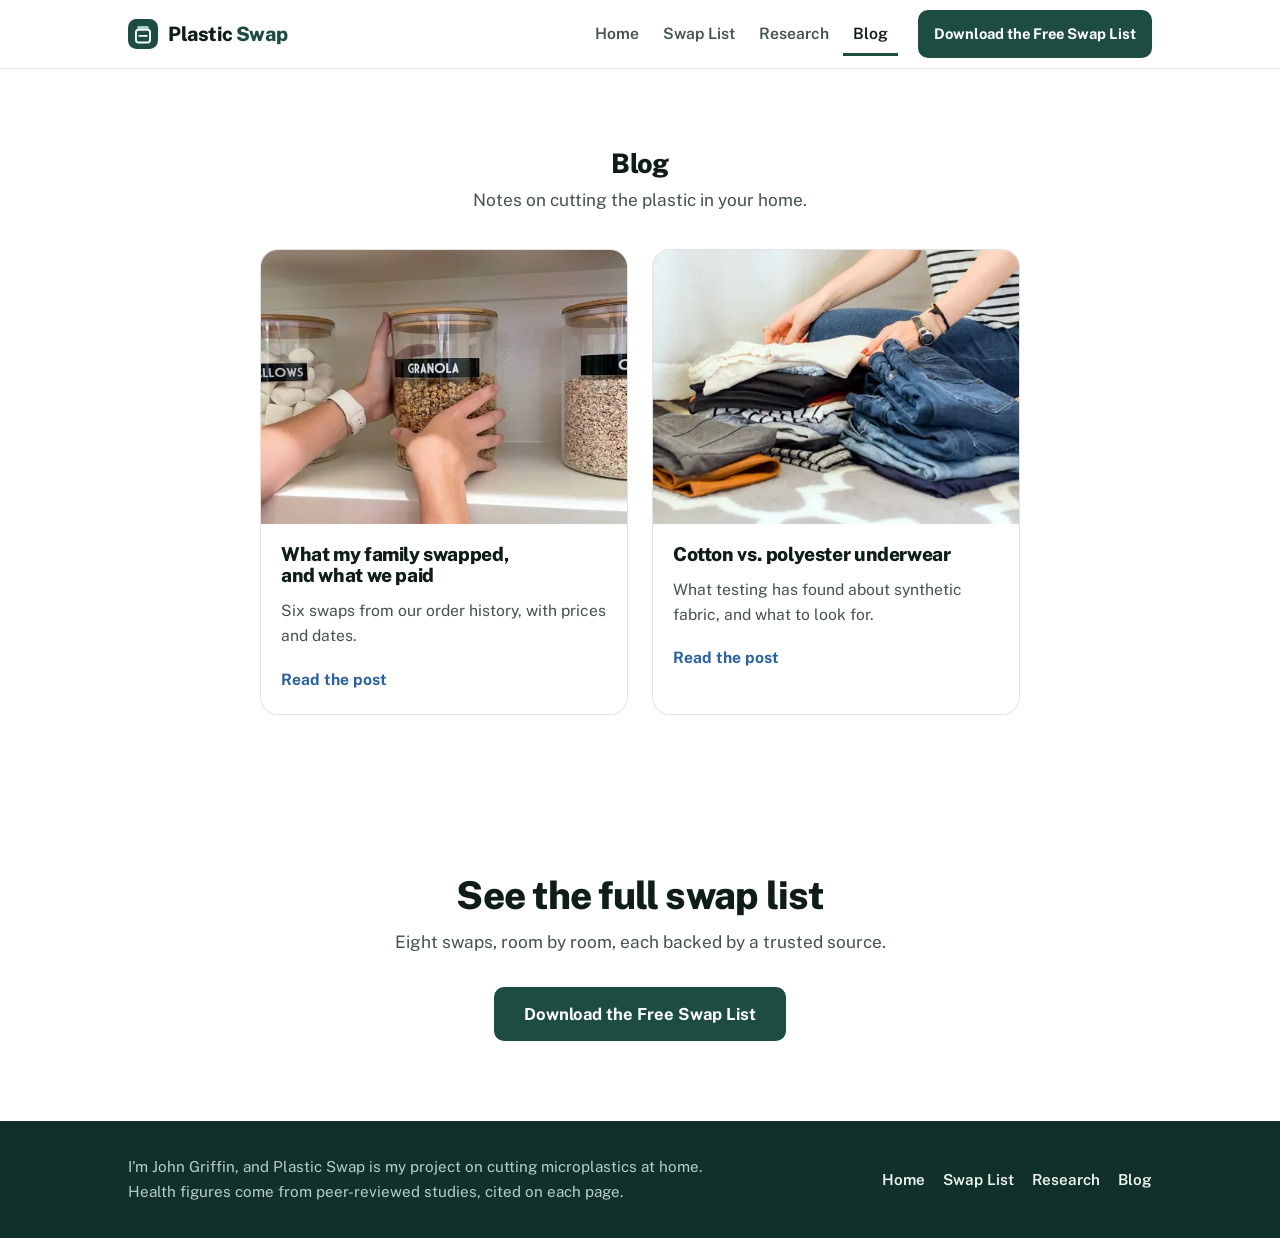
==== commit f42e09ff: "No Amazon links on site pages; one Download the Free Swap List button (PDF) in the header and under " ====
--- a/blog.html
+++ b/blog.html
@@ -21,7 +21,7 @@
 <meta name="twitter:card" content="summary_large_image">
 <link rel="icon" href="favicon.svg" type="image/svg+xml">
 <link rel="preload" href="fonts/public-sans.woff2" as="font" type="font/woff2" crossorigin>
-<style>@font-face{font-family:'Public Sans';font-style:normal;font-weight:400 800;font-display:swap;src:url(fonts/public-sans.woff2) format('woff2')}:root{--bg:#FFFFFF;--bg-alt:#EEF5F2;--card:#FFFFFF;--ink:#0F1D1A;--ink-soft:#43524E;--primary:#1C4C42;--primary-dk:#12302A;--blue:#2A62A0;--mint:#9ED6C4;--mint-lt:#DCEFE8;--red:#B0392B;--on-dark:#EEF5F2;--on-dark-soft:#B8CEC7;--line:rgba(15,29,26,0.12);--radius:18px;--radius-lg:28px;--wrap:1080px;--flow-tight:0.32em;--flow-block:44px;--flow-section:80px}*{box-sizing:border-box}html{scroll-behavior:smooth;scroll-padding-top:84px}@media (prefers-reduced-motion:reduce){html{scroll-behavior:auto}*{animation-duration:0.001ms !important;transition-duration:0.001ms !important}}body{margin:0;background:var(--bg);color:var(--ink);font-family:'Public Sans',ui-sans-serif,system-ui,-apple-system,'Segoe UI',sans-serif;font-size:18px;line-height:1.6;-webkit-font-smoothing:antialiased}h1,h2,h3{font-weight:800;line-height:1.1;margin:0 0 var(--flow-tight);color:var(--ink);letter-spacing:-0.02em;text-wrap:balance}p{margin:0 0 1em}p:last-child{margin-bottom:0}a{color:inherit}img{max-width:100%;height:auto}.wrap{max-width:var(--wrap);margin:0 auto;padding:0 28px}.skip{position:absolute;left:-9999px;top:10px;background:var(--card);color:var(--ink);padding:12px 18px;border-radius:10px;z-index:100;text-decoration:none;font-weight:700;border:2px solid var(--primary)}.skip:focus{left:16px}a:focus-visible{outline:3px solid var(--blue);outline-offset:3px;border-radius:4px}nav.site{position:sticky;top:0;z-index:20;background:rgba(255,255,255,0.95);backdrop-filter:blur(8px);border-bottom:1px solid var(--line)}nav.site .wrap{display:flex;align-items:center;justify-content:space-between;gap:4px 20px;padding-top:10px;padding-bottom:10px;flex-wrap:wrap}.wordmark{display:inline-flex;align-items:center;gap:10px;font-weight:800;font-size:1.24rem;letter-spacing:-0.02em;color:var(--ink);text-decoration:none;white-space:nowrap;min-height:44px}.wordmark .mark{width:30px;height:30px;flex:none}.wordmark .last{color:var(--primary)}nav.site ul{list-style:none;display:flex;align-items:center;gap:4px;margin:0;padding:0;font-size:0.98rem;font-weight:600}nav.site ul a{text-decoration:none;color:var(--ink-soft);display:inline-flex;align-items:center;min-height:44px;padding:0 10px;white-space:nowrap;transition:color 0.15s ease}nav.site ul a:hover{color:var(--blue)}nav.site ul a[aria-current="page"]{color:var(--ink);box-shadow:inset 0 -3px 0 var(--primary)}.btn{display:inline-flex;align-items:center;justify-content:center;text-align:center;min-height:52px;padding:12px 28px;background:var(--primary);color:#FFFFFF;text-decoration:none;font-weight:700;font-size:1.04rem;border-radius:10px;border:2px solid var(--primary);transition:background 0.18s ease,color 0.18s ease,border-color 0.18s ease}.btn:hover{background:var(--blue);border-color:var(--blue)}.btn.light{background:#FFFFFF;border-color:#FFFFFF;color:var(--primary-dk)}.btn.light:hover{background:var(--mint);border-color:var(--mint)}.btn-row{display:flex;gap:14px;flex-wrap:wrap;align-items:center;justify-content:center;margin-top:30px}section{padding:var(--flow-section) 0}.band{background:var(--bg-alt)}.section-head{max-width:720px;margin-bottom:34px}.section-head.center{text-align:center;margin-left:auto;margin-right:auto}h2{font-size:clamp(1.75rem,3.2vw,2.4rem)}.section-head p{color:var(--ink-soft);font-size:1.08rem}.banner{position:relative;background:var(--primary-dk);color:var(--on-dark);overflow:hidden;min-height:min(680px,78vh);display:flex;align-items:center}.banner picture,.banner img{position:absolute;inset:0;width:100%;height:100%}.banner img{object-fit:cover;object-position:70% 40%}.banner::before{content:"";position:absolute;inset:0;z-index:1;background:linear-gradient(90deg,rgba(18,48,42,0.94) 0%,rgba(18,48,42,0.86) 30%,rgba(18,48,42,0.35) 52%,rgba(18,48,42,0) 66%)}.banner .wrap{position:relative;z-index:2;width:100%;padding-top:56px;padding-bottom:56px}.banner-text{max-width:600px;text-align:center}.banner h1{color:#FFFFFF;font-size:clamp(2.4rem,4.6vw,3.8rem)}.banner h1 span{display:block;color:var(--mint)}.portrait{margin:0;aspect-ratio:4/5;border-radius:var(--radius-lg);overflow:hidden;width:100%;max-width:440px;justify-self:center;box-shadow:0 30px 60px -24px rgba(18,48,42,0.55)}.portrait img{display:block;width:100%;height:100%;object-fit:cover}@media (prefers-reduced-motion:no-preference){.banner-text{animation:rise 0.7s cubic-bezier(.2,.7,.2,1) 0.1s both}}@keyframes rise{from{opacity:0;transform:translateY(18px)}to{opacity:1;transform:none}}@media (max-width:860px){.banner{display:block;min-height:0}.banner picture,.banner img{position:static;display:block;height:auto;aspect-ratio:4/3}.banner::before{display:none}.banner .wrap{padding-top:30px;padding-bottom:44px}.banner-text{max-width:none}}.page-hero{padding:60px 0 64px}.page-hero h1{font-size:clamp(2.1rem,4.4vw,3.1rem)}.page-hero .lede{font-size:1.14rem;color:var(--ink-soft);margin-top:8px;max-width:34em}.page-hero .btn-row{justify-content:flex-start}.split{display:grid;grid-template-columns:1.05fr 0.95fr;gap:56px;align-items:center}.split.flip{grid-template-columns:0.95fr 1.05fr}.split p{color:var(--ink-soft);font-size:1.06rem}.photo{margin:0;border-radius:var(--radius);overflow:hidden;aspect-ratio:4/3;background:var(--bg-alt);box-shadow:0 20px 40px -24px rgba(18,48,42,0.55)}.photo img{display:block;width:100%;height:100%;object-fit:cover}.cards{display:grid;grid-template-columns:repeat(3,1fr);gap:22px}.card{background:var(--card);border:1px solid var(--line);border-radius:var(--radius);padding:30px 26px 28px;text-align:center}.card h3{font-size:1.24rem}.card p{font-size:1rem;color:var(--ink-soft)}.icon{width:64px;height:64px;border-radius:18px;background:var(--mint-lt);color:var(--primary);display:flex;align-items:center;justify-content:center;margin:0 auto 18px}.icon svg{width:32px;height:32px}a.card{text-decoration:none;color:inherit;transition:border-color 0.15s ease}a.card:hover{border-color:var(--blue)}a.card:hover h3{color:var(--blue)}.card .to{font-size:0.95rem;font-weight:700;color:var(--primary);margin:0}.punch{font-weight:700;font-size:clamp(1.2rem,2.2vw,1.45rem);line-height:1.35;text-align:center;color:var(--primary);max-width:720px;margin:var(--flow-block) auto 0}.steps{list-style:none;margin:0;padding:0;display:grid;grid-template-columns:repeat(3,1fr);gap:22px;counter-reset:step}.steps li{background:var(--card);border:1px solid var(--line);border-radius:var(--radius);padding:28px 26px;counter-increment:step;text-align:center}.steps li:before{content:counter(step);display:flex;align-items:center;justify-content:center;width:46px;height:46px;border-radius:50%;background:var(--primary);color:#FFFFFF;font-weight:800;font-size:1.3rem;margin:0 auto 18px}.steps h3{font-size:1.24rem}.steps p{font-size:1rem;color:var(--ink-soft)}.after{background:var(--primary-dk);color:var(--on-dark)}.after h2,.after h3{color:#FFFFFF}.stakes{display:grid;grid-template-columns:1fr 1fr;gap:26px}.stake h3{font-size:1.3rem;margin-bottom:14px;text-align:center}.outcomes{list-style:none;margin:0;padding:0;display:grid;gap:12px}.outcomes li{display:grid;grid-template-columns:26px 1fr;gap:14px;align-items:start;background:rgba(255,255,255,0.06);border:1px solid rgba(238,245,242,0.16);border-radius:14px;padding:16px 18px;color:var(--on-dark);font-size:1.02rem}.outcomes svg{width:22px;height:22px;margin-top:2px;color:#F2A597}.stake.good .outcomes svg{color:var(--mint)}.stake.good .outcomes li{background:rgba(158,214,196,0.08);border-color:rgba(158,214,196,0.34)}.after .cite-line{color:var(--on-dark-soft);text-align:center}.closing{text-align:center}.closing .wrap{max-width:680px}.closing p{color:var(--ink-soft);font-size:1.08rem}.card .num{font-weight:800;font-size:clamp(2.3rem,4vw,2.9rem);line-height:1;letter-spacing:-0.03em;color:var(--primary);margin:0 0 10px}.card .of{font-size:0.9rem;font-weight:700;color:var(--ink-soft);margin:12px 0 0;border-top:1px solid var(--line);padding-top:12px}.card .more{margin-top:12px;font-weight:700;font-size:0.96rem}.card .more a{color:var(--blue);text-decoration-thickness:2px;text-underline-offset:3px}.cards.four{grid-template-columns:repeat(2,1fr);max-width:860px;margin:0 auto}.btn.ghost{background:transparent;color:var(--primary)}.btn.ghost:hover{background:var(--primary);color:#FFFFFF;border-color:var(--primary)}.cite-line.center{text-align:center}.hero-photo{margin:0;border-radius:var(--radius-lg);overflow:hidden;aspect-ratio:3/2;background:var(--bg-alt);box-shadow:0 24px 48px -26px rgba(18,48,42,0.6)}.hero-photo img{display:block;width:100%;height:100%;object-fit:cover}.prose{max-width:760px;margin:0 auto}.prose p{color:var(--ink-soft);font-size:1.06rem}.chart{background:var(--card);border:1px solid var(--line);border-radius:var(--radius);padding:28px 30px;margin:0}.chart h3{font-size:1.22rem}.chart .sub{color:var(--ink-soft);font-size:0.98rem;margin-bottom:20px}.bars{display:grid;gap:14px}.barline{display:grid;grid-template-columns:130px 1fr;gap:12px;align-items:center;font-size:0.94rem;font-weight:600;color:var(--ink-soft)}.track{height:40px;background:var(--bg-alt);border-radius:6px}.bar{display:flex;align-items:center;justify-content:flex-end;height:100%;padding-right:10px;border-radius:6px;color:#FFFFFF;font-weight:800;min-width:60px}.bar.hi{background:var(--red)}.bar.lo{background:var(--primary)}.lead{font-size:1.12rem;color:var(--ink-soft)}.points,.statlist,.steps-list{list-style:none;margin:26px 0 0;padding:0;display:grid;gap:22px}.points li{display:grid;grid-template-columns:56px 1fr;gap:18px;align-items:start}.points .icon{width:56px;height:56px;border-radius:16px;margin:0}.points .icon svg{width:28px;height:28px}.points h3,.statlist h3,.steps-list h3{font-size:1.18rem;margin-bottom:4px}.points p,.statlist p,.steps-list p{font-size:1rem;color:var(--ink-soft);margin:0}.statlist li{display:grid;grid-template-columns:120px 1fr;gap:18px;align-items:start;padding-bottom:20px;border-bottom:1px solid var(--line)}.statlist li:last-child{border-bottom:0;padding-bottom:0}.statlist .n{font-weight:800;font-size:2rem;line-height:1.05;letter-spacing:-0.03em;color:var(--primary);margin:0}.steps-list{counter-reset:step}.steps-list li{display:grid;grid-template-columns:46px 1fr;gap:18px;align-items:start;counter-increment:step}.steps-list li:before{content:counter(step);display:flex;align-items:center;justify-content:center;width:46px;height:46px;border-radius:50%;background:var(--primary);color:#FFFFFF;font-weight:800;font-size:1.2rem}.split .btn-row{justify-content:flex-start}.pcards{display:grid;grid-template-columns:repeat(3,1fr);gap:24px}.pcards.four{grid-template-columns:repeat(4,1fr)}.pcard{background:var(--card);border:1px solid var(--line);border-radius:var(--radius);overflow:hidden;text-decoration:none;color:inherit;display:flex;flex-direction:column}a.pcard{transition:border-color 0.15s ease,transform 0.2s ease}a.pcard:hover{border-color:var(--blue);transform:translateY(-3px)}a.pcard:hover h3{color:var(--blue)}.card-photo{margin:0;aspect-ratio:4/3;overflow:hidden;background:var(--bg-alt)}.card-photo img{display:block;width:100%;height:100%;object-fit:cover}.pcard-body{padding:20px 20px 22px;text-align:center}.pcard-body h3{font-size:1.2rem}.pcard-body p{font-size:0.98rem;color:var(--ink-soft)}.pcard-body .to{font-weight:700;color:var(--primary);margin:0}.pcard .num{font-weight:800;font-size:1.9rem;line-height:1;letter-spacing:-0.03em;color:var(--primary);margin:0 0 8px}.pcard .more{margin-top:10px;font-weight:700}.pcard .more a{color:var(--blue);text-underline-offset:3px}.stakes-split{display:grid;grid-template-columns:0.85fr 1.15fr;gap:36px;align-items:center}.stakes-split .stakes{grid-template-columns:1fr;gap:22px}.stakes-split .stake h3{text-align:left}.btn.ghost-light{background:transparent;color:#FFFFFF;border-color:#FFFFFF}.btn.ghost-light:hover{background:#FFFFFF;color:var(--primary-dk)}.closing-banner h2{color:#FFFFFF;font-size:clamp(2rem,3.8vw,3rem)}.closing-banner p{color:var(--on-dark);font-size:1.12rem}@media (max-width:1000px){.pcards.four{grid-template-columns:repeat(2,1fr)}}@media (max-width:860px){.pcards{grid-template-columns:repeat(2,1fr);gap:14px}.stakes-split{grid-template-columns:1fr}.statlist li{grid-template-columns:1fr;gap:6px}}@media (max-width:620px){.pcards,.pcards.four{grid-template-columns:1fr}}.room{scroll-margin-top:90px}.room + .room{border-top:1px solid var(--line)}.swaps{display:grid;grid-template-columns:repeat(auto-fit,minmax(260px,320px));justify-content:center;gap:22px}.swap{background:var(--card);border:1px solid var(--line);border-radius:var(--radius);overflow:hidden;scroll-margin-top:90px}.swap-body{padding:0 24px 24px}.swap .icon{margin-top:-32px;position:relative;box-shadow:0 0 0 5px var(--card)}.swap h3{font-size:1.3rem;text-align:center}.swap .to{text-align:center;font-weight:700;color:var(--primary);margin-bottom:14px}.swap-body>p{color:var(--ink-soft);font-size:1rem}.facts-list{list-style:none;margin:16px 0 0;padding:14px 0 0;border-top:1px solid var(--line);display:grid;gap:8px;font-size:0.96rem}.facts-list li{display:grid;grid-template-columns:20px 1fr;gap:10px;align-items:start;color:var(--ink-soft)}.facts-list svg{width:18px;height:18px;margin-top:3px;color:var(--primary)}.facts-list b{display:block;color:var(--ink);font-weight:700}.band .swap{background:#FFFFFF}.cite-line{font-size:0.9rem;color:var(--ink-soft);font-style:italic;margin-top:18px}.refs{padding:56px 0;border-top:1px solid var(--line)}.refs h2{font-size:1.4rem}.refs ol{max-width:860px;margin:0;padding-left:1.3rem;display:grid;gap:8px;font-size:0.95rem;color:var(--ink-soft)}footer{background:var(--primary-dk);color:var(--on-dark-soft);padding:34px 0;font-size:0.95rem}footer .wrap{display:flex;justify-content:space-between;align-items:center;flex-wrap:wrap;gap:10px 24px}footer p{margin:0;max-width:40em}footer ul{list-style:none;display:flex;flex-wrap:wrap;gap:0 18px;margin:0;padding:0;font-weight:600}footer ul a{display:inline-flex;align-items:center;min-height:44px;color:var(--on-dark);text-decoration:none}footer ul a:hover{color:var(--mint)}@media (max-width:860px){.split,.split.flip{grid-template-columns:1fr;gap:30px}.split>.portrait,.split>.photo{order:-1}.page-hero .portrait{max-width:340px}.cards,.cards.four,.steps,.stakes{grid-template-columns:1fr}.page-hero .hero-photo{order:-1;aspect-ratio:16/10}.cards.preview{grid-template-columns:1fr 1fr;gap:12px}.cards.preview .card{padding:20px 12px}.cards.preview .icon{width:52px;height:52px;margin-bottom:10px}.cards.preview h3{font-size:1.06rem}.cards.preview .to{font-size:0.86rem}}@media (max-width:620px){:root{--flow-section:56px;--flow-block:34px}body{font-size:17px}.wrap{padding:0 20px}.page-hero{padding:28px 0 44px}.btn-row .btn{width:100%}.barline{grid-template-columns:1fr;gap:4px}.chart{padding:22px 18px}.swaps{grid-template-columns:1fr}.wordmark{font-size:1.14rem}}.room-tag{display:none}@media print{@page{size:letter;margin:0.45in 0.55in}body{font-size:10.5pt}nav.site,footer,.skip,.page-hero .portrait,.page-hero .hero-photo,.card-photo,.btn-row,.closing,.room .section-head{display:none !important}main{display:grid;grid-template-columns:1fr 1fr;gap:10pt}.page-hero{grid-column:1 / -1;padding:0 0 2pt}.page-hero .wrap,.page-hero .split{display:block;padding:0}.page-hero h1{font-size:20pt}.page-hero .lede{font-size:10.5pt;margin:4pt 0 0;max-width:none}.room,.room .wrap,.swaps{display:contents}.swap-body{padding:0}.swap .icon{margin-top:0;box-shadow:none}.swap{padding:9pt 13pt 9pt;break-inside:avoid;border-color:#BFCFCA;border-radius:12px}.room-tag{display:block;text-align:center;font-size:8pt;font-weight:700;letter-spacing:0.02em;color:var(--ink-soft);margin:0 0 2pt}.swap .icon{width:30px;height:30px;border-radius:9px;margin-bottom:4pt}.swap .icon svg{width:19px;height:19px}.swap h3{font-size:12.5pt;margin-bottom:1pt}.swap .to{font-size:9.5pt;margin-bottom:5pt}.swap-body>p{font-size:9.2pt;line-height:1.4}.facts-list{font-size:8.8pt;line-height:1.35;margin-top:6pt;padding-top:6pt;gap:2pt}.facts-list li{grid-template-columns:12px 1fr;gap:6pt}.facts-list svg{width:11px;height:11px;margin-top:2px}.facts-list b{display:inline;margin-right:4pt}.refs{display:none !important}}.closing-banner::before{background:rgba(18,48,42,0.76)}.closing-banner .banner-text{margin:0 auto}@media (max-width:860px){.closing-banner .wrap{padding-top:30px}}.swap .source{display:grid;grid-template-columns:18px 1fr;gap:10px;align-items:start;margin:16px 0 0;padding-top:14px;border-top:1px solid var(--line);font-size:0.92rem;color:var(--ink-soft)}.swap .source svg{width:16px;height:16px;margin-top:3px;color:var(--primary)}.swap .more{margin:10px 0 0;font-weight:700;font-size:0.95rem}.swap .more a{color:var(--blue);text-underline-offset:3px}.byline{font-weight:700;color:var(--primary);margin-bottom:8px}.post{padding-top:24px}.prose h2{margin-top:var(--flow-block)}.prose h3{font-size:1.2rem;margin-top:28px;scroll-margin-top:90px}.table-wrap{overflow-x:auto;margin:28px 0 0;border:1px solid var(--line);border-radius:var(--radius)}.price-table{width:100%;border-collapse:collapse;font-size:0.96rem;min-width:560px}.price-table th,.price-table td{text-align:left;padding:12px 16px;border-bottom:1px solid var(--line);vertical-align:top}.price-table thead th{background:var(--bg-alt);font-weight:700;color:var(--ink)}.price-table tbody tr:last-child th,.price-table tbody tr:last-child td{border-bottom:0}.price-table tbody th a{color:var(--primary);text-underline-offset:3px}.price-table td{color:var(--ink-soft)}@media (max-width:620px){.pcards.preview{grid-template-columns:1fr 1fr;gap:12px}.pcards.preview .pcard-body{padding:12px 10px 14px}.pcards.preview h3{font-size:1rem}.pcards.preview .to{font-size:0.86rem}}@media print{.swap .more{display:none}.swap .source{font-size:8.5pt;margin-top:6pt;padding-top:6pt;grid-template-columns:11px 1fr;gap:6pt}.swap .source svg{width:11px;height:11px;margin-top:1px}}@media print{@page{margin:0.4in 0.5in}main{gap:8pt}.page-hero h1{font-size:18pt}.page-hero .lede{font-size:9.5pt}.swap{padding:7pt 11pt 7pt}.room-tag{font-size:7pt;margin:0 0 1pt}.swap .icon{width:24px;height:24px;border-radius:7px;margin-bottom:2pt}.swap .icon svg{width:15px;height:15px}.swap h3{font-size:11.5pt}.swap .to{font-size:9pt;margin-bottom:3pt}.swap-body>p{font-size:8.8pt;line-height:1.35}.swap .source{font-size:8pt;margin-top:4pt;padding-top:4pt}}@media (min-width:861px){.hero-split{display:grid;grid-template-columns:0.42fr 0.58fr;align-items:stretch;min-height:min(640px,76vh)}.hero-split::before{display:none}.hero-split picture{position:relative;grid-column:2;grid-row:1;inset:auto}.hero-split picture img{position:absolute;inset:0;width:100%;height:100%;object-fit:cover;object-position:78% 40%}.hero-split .wrap{grid-column:1;grid-row:1;display:flex;align-items:center;justify-content:center;padding:56px 28px;max-width:none;margin:0}.hero-split .banner-text{max-width:540px}.hero-split h1{font-size:clamp(2rem,3.3vw,3.1rem)}}.points + p{margin-top:28px}.buy{display:flex;flex-direction:column;align-items:stretch;gap:10px;margin-top:14px;padding:14px;background:var(--bg-alt);border-radius:12px}.buy .btn{width:100%}@media screen{.swap{display:flex;flex-direction:column}.swap-body{flex:1;display:flex;flex-direction:column}.swap-body>.source{margin-top:auto}.swap-body>p:nth-last-of-type(2){margin-bottom:16px}}.buy + .buy{margin-top:8px}.buy p{display:grid;grid-template-columns:18px 1fr;gap:8px;align-items:start;margin:0;font-weight:700;font-size:0.95rem;color:var(--ink)}.buy p svg{width:18px;height:18px;margin-top:2px;color:var(--primary)}.btn.small{padding:10px 14px;min-height:44px;font-size:0.92rem}.band .buy{background:var(--bg-alt)}.band .swap .buy{background:#EEF5F2}@media screen{.solo .section-head{text-align:left;margin-bottom:20px}.solo .swaps{display:block}.solo .swap .card-photo{display:none}.solo .swap-body{padding-top:24px}.solo .swap .icon{margin:0 0 14px;box-shadow:none}.solo .swap h3,.solo .swap .to{text-align:left}.solo .split{align-items:center}}@media print{.solo .split,.solo .split>div{display:contents}.solo .photo{display:none !important}.buy{display:none}}.pcards.two{grid-template-columns:repeat(2,1fr);max-width:760px;margin:0 auto}@media (max-width:620px){.pcards.two{grid-template-columns:1fr}}.post-head{padding:56px 0 0}.post-head h1{font-size:clamp(2rem,4.2vw,2.9rem)}.post-head .lede{font-size:1.14rem;color:var(--ink-soft);margin-top:12px}.post-photo{margin:32px 0 0;border-radius:var(--radius);overflow:hidden;aspect-ratio:3/2;background:var(--bg-alt)}.post-photo img{width:100%;height:100%;object-fit:cover;display:block}.post-head + .post{padding-top:36px}.post-head + .post .prose>:first-child{margin-top:0}.pcards.two .pcard-body{text-align:left;display:flex;flex-direction:column;flex:1}.pcards.two .pcard-body p{margin:6px 0 0}.pcards.two .read{margin-top:auto;padding-top:12px;font-weight:700;color:var(--blue)}.prose .buy{flex-direction:row;align-items:center;justify-content:space-between;gap:16px;margin:16px 0 0;padding:16px 18px}.prose .buy + .buy{margin-top:10px}.prose .buy .btn{width:auto;flex:none}.prose .buy p{font-size:1rem}@media (max-width:620px){.post-head{padding-top:28px}.post-photo{margin-top:24px}.prose .buy{flex-direction:column;align-items:stretch}.prose .buy .btn{width:100%}}.buy small{display:block;font-weight:400;color:var(--ink-soft);font-size:0.92rem;margin-top:2px}</style>
+<style>@font-face{font-family:'Public Sans';font-style:normal;font-weight:400 800;font-display:swap;src:url(fonts/public-sans.woff2) format('woff2')}:root{--bg:#FFFFFF;--bg-alt:#EEF5F2;--card:#FFFFFF;--ink:#0F1D1A;--ink-soft:#43524E;--primary:#1C4C42;--primary-dk:#12302A;--blue:#2A62A0;--mint:#9ED6C4;--mint-lt:#DCEFE8;--red:#B0392B;--on-dark:#EEF5F2;--on-dark-soft:#B8CEC7;--line:rgba(15,29,26,0.12);--radius:18px;--radius-lg:28px;--wrap:1080px;--flow-tight:0.32em;--flow-block:44px;--flow-section:80px}*{box-sizing:border-box}html{scroll-behavior:smooth;scroll-padding-top:84px}@media (prefers-reduced-motion:reduce){html{scroll-behavior:auto}*{animation-duration:0.001ms !important;transition-duration:0.001ms !important}}body{margin:0;background:var(--bg);color:var(--ink);font-family:'Public Sans',ui-sans-serif,system-ui,-apple-system,'Segoe UI',sans-serif;font-size:18px;line-height:1.6;-webkit-font-smoothing:antialiased}h1,h2,h3{font-weight:800;line-height:1.1;margin:0 0 var(--flow-tight);color:var(--ink);letter-spacing:-0.02em;text-wrap:balance}p{margin:0 0 1em}p:last-child{margin-bottom:0}a{color:inherit}img{max-width:100%;height:auto}.wrap{max-width:var(--wrap);margin:0 auto;padding:0 28px}.skip{position:absolute;left:-9999px;top:10px;background:var(--card);color:var(--ink);padding:12px 18px;border-radius:10px;z-index:100;text-decoration:none;font-weight:700;border:2px solid var(--primary)}.skip:focus{left:16px}a:focus-visible{outline:3px solid var(--blue);outline-offset:3px;border-radius:4px}nav.site{position:sticky;top:0;z-index:20;background:rgba(255,255,255,0.95);backdrop-filter:blur(8px);border-bottom:1px solid var(--line)}nav.site .wrap{display:flex;align-items:center;justify-content:space-between;gap:4px 20px;padding-top:10px;padding-bottom:10px;flex-wrap:wrap}.wordmark{display:inline-flex;align-items:center;gap:10px;font-weight:800;font-size:1.24rem;letter-spacing:-0.02em;color:var(--ink);text-decoration:none;white-space:nowrap;min-height:44px}.wordmark .mark{width:30px;height:30px;flex:none}.wordmark .last{color:var(--primary)}nav.site ul{list-style:none;display:flex;align-items:center;gap:4px;margin:0;padding:0;font-size:0.98rem;font-weight:600}nav.site ul a{text-decoration:none;color:var(--ink-soft);display:inline-flex;align-items:center;min-height:44px;padding:0 10px;white-space:nowrap;transition:color 0.15s ease}nav.site ul a:hover{color:var(--blue)}nav.site ul{margin-left:auto}.nav-cta{flex:none}.room-cta{margin-top:32px}.room.solo .room-cta{margin-top:36px}@media (max-width:860px){nav.site ul{order:3;margin-left:0}}@media (max-width:620px){nav.site .nav-cta{display:none}}nav.site ul a[aria-current="page"]{color:var(--ink);box-shadow:inset 0 -3px 0 var(--primary)}.btn{display:inline-flex;align-items:center;justify-content:center;text-align:center;min-height:52px;padding:12px 28px;background:var(--primary);color:#FFFFFF;text-decoration:none;font-weight:700;font-size:1.04rem;border-radius:10px;border:2px solid var(--primary);transition:background 0.18s ease,color 0.18s ease,border-color 0.18s ease}.btn:hover{background:var(--blue);border-color:var(--blue)}.btn.light{background:#FFFFFF;border-color:#FFFFFF;color:var(--primary-dk)}.btn.light:hover{background:var(--mint);border-color:var(--mint)}.btn-row{display:flex;gap:14px;flex-wrap:wrap;align-items:center;justify-content:center;margin-top:30px}section{padding:var(--flow-section) 0}.band{background:var(--bg-alt)}.section-head{max-width:720px;margin-bottom:34px}.section-head.center{text-align:center;margin-left:auto;margin-right:auto}h2{font-size:clamp(1.75rem,3.2vw,2.4rem)}.section-head p{color:var(--ink-soft);font-size:1.08rem}.banner{position:relative;background:var(--primary-dk);color:var(--on-dark);overflow:hidden;min-height:min(680px,78vh);display:flex;align-items:center}.banner picture,.banner img{position:absolute;inset:0;width:100%;height:100%}.banner img{object-fit:cover;object-position:70% 40%}.banner::before{content:"";position:absolute;inset:0;z-index:1;background:linear-gradient(90deg,rgba(18,48,42,0.94) 0%,rgba(18,48,42,0.86) 30%,rgba(18,48,42,0.35) 52%,rgba(18,48,42,0) 66%)}.banner .wrap{position:relative;z-index:2;width:100%;padding-top:56px;padding-bottom:56px}.banner-text{max-width:600px;text-align:center}.banner h1{color:#FFFFFF;font-size:clamp(2.4rem,4.6vw,3.8rem)}.banner h1 span{display:block;color:var(--mint)}.portrait{margin:0;aspect-ratio:4/5;border-radius:var(--radius-lg);overflow:hidden;width:100%;max-width:440px;justify-self:center;box-shadow:0 30px 60px -24px rgba(18,48,42,0.55)}.portrait img{display:block;width:100%;height:100%;object-fit:cover}@media (prefers-reduced-motion:no-preference){.banner-text{animation:rise 0.7s cubic-bezier(.2,.7,.2,1) 0.1s both}}@keyframes rise{from{opacity:0;transform:translateY(18px)}to{opacity:1;transform:none}}@media (max-width:860px){.banner{display:block;min-height:0}.banner picture,.banner img{position:static;display:block;height:auto;aspect-ratio:4/3}.banner::before{display:none}.banner .wrap{padding-top:30px;padding-bottom:44px}.banner-text{max-width:none}}.page-hero{padding:60px 0 64px}.page-hero h1{font-size:clamp(2.1rem,4.4vw,3.1rem)}.page-hero .lede{font-size:1.14rem;color:var(--ink-soft);margin-top:8px;max-width:34em}.page-hero .btn-row{justify-content:flex-start}.split{display:grid;grid-template-columns:1.05fr 0.95fr;gap:56px;align-items:center}.split.flip{grid-template-columns:0.95fr 1.05fr}.split p{color:var(--ink-soft);font-size:1.06rem}.photo{margin:0;border-radius:var(--radius);overflow:hidden;aspect-ratio:4/3;background:var(--bg-alt);box-shadow:0 20px 40px -24px rgba(18,48,42,0.55)}.photo img{display:block;width:100%;height:100%;object-fit:cover}.cards{display:grid;grid-template-columns:repeat(3,1fr);gap:22px}.card{background:var(--card);border:1px solid var(--line);border-radius:var(--radius);padding:30px 26px 28px;text-align:center}.card h3{font-size:1.24rem}.card p{font-size:1rem;color:var(--ink-soft)}.icon{width:64px;height:64px;border-radius:18px;background:var(--mint-lt);color:var(--primary);display:flex;align-items:center;justify-content:center;margin:0 auto 18px}.icon svg{width:32px;height:32px}a.card{text-decoration:none;color:inherit;transition:border-color 0.15s ease}a.card:hover{border-color:var(--blue)}a.card:hover h3{color:var(--blue)}.card .to{font-size:0.95rem;font-weight:700;color:var(--primary);margin:0}.punch{font-weight:700;font-size:clamp(1.2rem,2.2vw,1.45rem);line-height:1.35;text-align:center;color:var(--primary);max-width:720px;margin:var(--flow-block) auto 0}.steps{list-style:none;margin:0;padding:0;display:grid;grid-template-columns:repeat(3,1fr);gap:22px;counter-reset:step}.steps li{background:var(--card);border:1px solid var(--line);border-radius:var(--radius);padding:28px 26px;counter-increment:step;text-align:center}.steps li:before{content:counter(step);display:flex;align-items:center;justify-content:center;width:46px;height:46px;border-radius:50%;background:var(--primary);color:#FFFFFF;font-weight:800;font-size:1.3rem;margin:0 auto 18px}.steps h3{font-size:1.24rem}.steps p{font-size:1rem;color:var(--ink-soft)}.after{background:var(--primary-dk);color:var(--on-dark)}.after h2,.after h3{color:#FFFFFF}.stakes{display:grid;grid-template-columns:1fr 1fr;gap:26px}.stake h3{font-size:1.3rem;margin-bottom:14px;text-align:center}.outcomes{list-style:none;margin:0;padding:0;display:grid;gap:12px}.outcomes li{display:grid;grid-template-columns:26px 1fr;gap:14px;align-items:start;background:rgba(255,255,255,0.06);border:1px solid rgba(238,245,242,0.16);border-radius:14px;padding:16px 18px;color:var(--on-dark);font-size:1.02rem}.outcomes svg{width:22px;height:22px;margin-top:2px;color:#F2A597}.stake.good .outcomes svg{color:var(--mint)}.stake.good .outcomes li{background:rgba(158,214,196,0.08);border-color:rgba(158,214,196,0.34)}.after .cite-line{color:var(--on-dark-soft);text-align:center}.closing{text-align:center}.closing .wrap{max-width:680px}.closing p{color:var(--ink-soft);font-size:1.08rem}.card .num{font-weight:800;font-size:clamp(2.3rem,4vw,2.9rem);line-height:1;letter-spacing:-0.03em;color:var(--primary);margin:0 0 10px}.card .of{font-size:0.9rem;font-weight:700;color:var(--ink-soft);margin:12px 0 0;border-top:1px solid var(--line);padding-top:12px}.card .more{margin-top:12px;font-weight:700;font-size:0.96rem}.card .more a{color:var(--blue);text-decoration-thickness:2px;text-underline-offset:3px}.cards.four{grid-template-columns:repeat(2,1fr);max-width:860px;margin:0 auto}.btn.ghost{background:transparent;color:var(--primary)}.btn.ghost:hover{background:var(--primary);color:#FFFFFF;border-color:var(--primary)}.cite-line.center{text-align:center}.hero-photo{margin:0;border-radius:var(--radius-lg);overflow:hidden;aspect-ratio:3/2;background:var(--bg-alt);box-shadow:0 24px 48px -26px rgba(18,48,42,0.6)}.hero-photo img{display:block;width:100%;height:100%;object-fit:cover}.prose{max-width:760px;margin:0 auto}.prose p{color:var(--ink-soft);font-size:1.06rem}.chart{background:var(--card);border:1px solid var(--line);border-radius:var(--radius);padding:28px 30px;margin:0}.chart h3{font-size:1.22rem}.chart .sub{color:var(--ink-soft);font-size:0.98rem;margin-bottom:20px}.bars{display:grid;gap:14px}.barline{display:grid;grid-template-columns:130px 1fr;gap:12px;align-items:center;font-size:0.94rem;font-weight:600;color:var(--ink-soft)}.track{height:40px;background:var(--bg-alt);border-radius:6px}.bar{display:flex;align-items:center;justify-content:flex-end;height:100%;padding-right:10px;border-radius:6px;color:#FFFFFF;font-weight:800;min-width:60px}.bar.hi{background:var(--red)}.bar.lo{background:var(--primary)}.lead{font-size:1.12rem;color:var(--ink-soft)}.points,.statlist,.steps-list{list-style:none;margin:26px 0 0;padding:0;display:grid;gap:22px}.points li{display:grid;grid-template-columns:56px 1fr;gap:18px;align-items:start}.points .icon{width:56px;height:56px;border-radius:16px;margin:0}.points .icon svg{width:28px;height:28px}.points h3,.statlist h3,.steps-list h3{font-size:1.18rem;margin-bottom:4px}.points p,.statlist p,.steps-list p{font-size:1rem;color:var(--ink-soft);margin:0}.statlist li{display:grid;grid-template-columns:120px 1fr;gap:18px;align-items:start;padding-bottom:20px;border-bottom:1px solid var(--line)}.statlist li:last-child{border-bottom:0;padding-bottom:0}.statlist .n{font-weight:800;font-size:2rem;line-height:1.05;letter-spacing:-0.03em;color:var(--primary);margin:0}.steps-list{counter-reset:step}.steps-list li{display:grid;grid-template-columns:46px 1fr;gap:18px;align-items:start;counter-increment:step}.steps-list li:before{content:counter(step);display:flex;align-items:center;justify-content:center;width:46px;height:46px;border-radius:50%;background:var(--primary);color:#FFFFFF;font-weight:800;font-size:1.2rem}.split .btn-row{justify-content:flex-start}.pcards{display:grid;grid-template-columns:repeat(3,1fr);gap:24px}.pcards.four{grid-template-columns:repeat(4,1fr)}.pcard{background:var(--card);border:1px solid var(--line);border-radius:var(--radius);overflow:hidden;text-decoration:none;color:inherit;display:flex;flex-direction:column}a.pcard{transition:border-color 0.15s ease,transform 0.2s ease}a.pcard:hover{border-color:var(--blue);transform:translateY(-3px)}a.pcard:hover h3{color:var(--blue)}.card-photo{margin:0;aspect-ratio:4/3;overflow:hidden;background:var(--bg-alt)}.card-photo img{display:block;width:100%;height:100%;object-fit:cover}.pcard-body{padding:20px 20px 22px;text-align:center}.pcard-body h3{font-size:1.2rem}.pcard-body p{font-size:0.98rem;color:var(--ink-soft)}.pcard-body .to{font-weight:700;color:var(--primary);margin:0}.pcard .num{font-weight:800;font-size:1.9rem;line-height:1;letter-spacing:-0.03em;color:var(--primary);margin:0 0 8px}.pcard .more{margin-top:10px;font-weight:700}.pcard .more a{color:var(--blue);text-underline-offset:3px}.stakes-split{display:grid;grid-template-columns:0.85fr 1.15fr;gap:36px;align-items:center}.stakes-split .stakes{grid-template-columns:1fr;gap:22px}.stakes-split .stake h3{text-align:left}.btn.ghost-light{background:transparent;color:#FFFFFF;border-color:#FFFFFF}.btn.ghost-light:hover{background:#FFFFFF;color:var(--primary-dk)}.closing-banner h2{color:#FFFFFF;font-size:clamp(2rem,3.8vw,3rem)}.closing-banner p{color:var(--on-dark);font-size:1.12rem}@media (max-width:1000px){.pcards.four{grid-template-columns:repeat(2,1fr)}}@media (max-width:860px){.pcards{grid-template-columns:repeat(2,1fr);gap:14px}.stakes-split{grid-template-columns:1fr}.statlist li{grid-template-columns:1fr;gap:6px}}@media (max-width:620px){.pcards,.pcards.four{grid-template-columns:1fr}}.room{scroll-margin-top:90px}.room + .room{border-top:1px solid var(--line)}.swaps{display:grid;grid-template-columns:repeat(auto-fit,minmax(260px,320px));justify-content:center;gap:22px}.swap{background:var(--card);border:1px solid var(--line);border-radius:var(--radius);overflow:hidden;scroll-margin-top:90px}.swap-body{padding:0 24px 24px}.swap .icon{margin-top:-32px;position:relative;box-shadow:0 0 0 5px var(--card)}.swap h3{font-size:1.3rem;text-align:center}.swap .to{text-align:center;font-weight:700;color:var(--primary);margin-bottom:14px}.swap-body>p{color:var(--ink-soft);font-size:1rem}.facts-list{list-style:none;margin:16px 0 0;padding:14px 0 0;border-top:1px solid var(--line);display:grid;gap:8px;font-size:0.96rem}.facts-list li{display:grid;grid-template-columns:20px 1fr;gap:10px;align-items:start;color:var(--ink-soft)}.facts-list svg{width:18px;height:18px;margin-top:3px;color:var(--primary)}.facts-list b{display:block;color:var(--ink);font-weight:700}.band .swap{background:#FFFFFF}.cite-line{font-size:0.9rem;color:var(--ink-soft);font-style:italic;margin-top:18px}.refs{padding:56px 0;border-top:1px solid var(--line)}.refs h2{font-size:1.4rem}.refs ol{max-width:860px;margin:0;padding-left:1.3rem;display:grid;gap:8px;font-size:0.95rem;color:var(--ink-soft)}footer{background:var(--primary-dk);color:var(--on-dark-soft);padding:34px 0;font-size:0.95rem}footer .wrap{display:flex;justify-content:space-between;align-items:center;flex-wrap:wrap;gap:10px 24px}footer p{margin:0;max-width:40em}footer ul{list-style:none;display:flex;flex-wrap:wrap;gap:0 18px;margin:0;padding:0;font-weight:600}footer ul a{display:inline-flex;align-items:center;min-height:44px;color:var(--on-dark);text-decoration:none}footer ul a:hover{color:var(--mint)}@media (max-width:860px){.split,.split.flip{grid-template-columns:1fr;gap:30px}.split>.portrait,.split>.photo{order:-1}.page-hero .portrait{max-width:340px}.cards,.cards.four,.steps,.stakes{grid-template-columns:1fr}.page-hero .hero-photo{order:-1;aspect-ratio:16/10}.cards.preview{grid-template-columns:1fr 1fr;gap:12px}.cards.preview .card{padding:20px 12px}.cards.preview .icon{width:52px;height:52px;margin-bottom:10px}.cards.preview h3{font-size:1.06rem}.cards.preview .to{font-size:0.86rem}}@media (max-width:620px){:root{--flow-section:56px;--flow-block:34px}body{font-size:17px}.wrap{padding:0 20px}.page-hero{padding:28px 0 44px}.btn-row .btn{width:100%}.barline{grid-template-columns:1fr;gap:4px}.chart{padding:22px 18px}.swaps{grid-template-columns:1fr}.wordmark{font-size:1.14rem}}.room-tag{display:none}@media print{@page{size:letter;margin:0.45in 0.55in}body{font-size:10.5pt}nav.site,footer,.skip,.page-hero .portrait,.page-hero .hero-photo,.card-photo,.btn-row,.closing,.room .section-head{display:none !important}main{display:grid;grid-template-columns:1fr 1fr;gap:10pt}.page-hero{grid-column:1 / -1;padding:0 0 2pt}.page-hero .wrap,.page-hero .split{display:block;padding:0}.page-hero h1{font-size:20pt}.page-hero .lede{font-size:10.5pt;margin:4pt 0 0;max-width:none}.room,.room .wrap,.swaps{display:contents}.swap-body{padding:0}.swap .icon{margin-top:0;box-shadow:none}.swap{padding:9pt 13pt 9pt;break-inside:avoid;border-color:#BFCFCA;border-radius:12px}.room-tag{display:block;text-align:center;font-size:8pt;font-weight:700;letter-spacing:0.02em;color:var(--ink-soft);margin:0 0 2pt}.swap .icon{width:30px;height:30px;border-radius:9px;margin-bottom:4pt}.swap .icon svg{width:19px;height:19px}.swap h3{font-size:12.5pt;margin-bottom:1pt}.swap .to{font-size:9.5pt;margin-bottom:5pt}.swap-body>p{font-size:9.2pt;line-height:1.4}.facts-list{font-size:8.8pt;line-height:1.35;margin-top:6pt;padding-top:6pt;gap:2pt}.facts-list li{grid-template-columns:12px 1fr;gap:6pt}.facts-list svg{width:11px;height:11px;margin-top:2px}.facts-list b{display:inline;margin-right:4pt}.refs{display:none !important}}.closing-banner::before{background:rgba(18,48,42,0.76)}.closing-banner .banner-text{margin:0 auto}@media (max-width:860px){.closing-banner .wrap{padding-top:30px}}.swap .source{display:grid;grid-template-columns:18px 1fr;gap:10px;align-items:start;margin:16px 0 0;padding-top:14px;border-top:1px solid var(--line);font-size:0.92rem;color:var(--ink-soft)}.swap .source svg{width:16px;height:16px;margin-top:3px;color:var(--primary)}.swap .more{margin:10px 0 0;font-weight:700;font-size:0.95rem}.swap .more a{color:var(--blue);text-underline-offset:3px}.byline{font-weight:700;color:var(--primary);margin-bottom:8px}.post{padding-top:24px}.prose h2{margin-top:var(--flow-block)}.prose h3{font-size:1.2rem;margin-top:28px;scroll-margin-top:90px}.table-wrap{overflow-x:auto;margin:28px 0 0;border:1px solid var(--line);border-radius:var(--radius)}.price-table{width:100%;border-collapse:collapse;font-size:0.96rem;min-width:560px}.price-table th,.price-table td{text-align:left;padding:12px 16px;border-bottom:1px solid var(--line);vertical-align:top}.price-table thead th{background:var(--bg-alt);font-weight:700;color:var(--ink)}.price-table tbody tr:last-child th,.price-table tbody tr:last-child td{border-bottom:0}.price-table tbody th a{color:var(--primary);text-underline-offset:3px}.price-table td{color:var(--ink-soft)}@media (max-width:620px){.pcards.preview{grid-template-columns:1fr 1fr;gap:12px}.pcards.preview .pcard-body{padding:12px 10px 14px}.pcards.preview h3{font-size:1rem}.pcards.preview .to{font-size:0.86rem}}@media print{.swap .more{display:none}.swap .source{font-size:8.5pt;margin-top:6pt;padding-top:6pt;grid-template-columns:11px 1fr;gap:6pt}.swap .source svg{width:11px;height:11px;margin-top:1px}}@media print{@page{margin:0.4in 0.5in}main{gap:8pt}.page-hero h1{font-size:18pt}.page-hero .lede{font-size:9.5pt}.swap{padding:7pt 11pt 7pt}.room-tag{font-size:7pt;margin:0 0 1pt}.swap .icon{width:24px;height:24px;border-radius:7px;margin-bottom:2pt}.swap .icon svg{width:15px;height:15px}.swap h3{font-size:11.5pt}.swap .to{font-size:9pt;margin-bottom:3pt}.swap-body>p{font-size:8.8pt;line-height:1.35}.swap .source{font-size:8pt;margin-top:4pt;padding-top:4pt}}@media (min-width:861px){.hero-split{display:grid;grid-template-columns:0.42fr 0.58fr;align-items:stretch;min-height:min(640px,76vh)}.hero-split::before{display:none}.hero-split picture{position:relative;grid-column:2;grid-row:1;inset:auto}.hero-split picture img{position:absolute;inset:0;width:100%;height:100%;object-fit:cover;object-position:78% 40%}.hero-split .wrap{grid-column:1;grid-row:1;display:flex;align-items:center;justify-content:center;padding:56px 28px;max-width:none;margin:0}.hero-split .banner-text{max-width:540px}.hero-split h1{font-size:clamp(2rem,3.3vw,3.1rem)}}.points + p{margin-top:28px}.buy{display:flex;flex-direction:column;align-items:stretch;gap:10px;margin-top:14px;padding:14px;background:var(--bg-alt);border-radius:12px}.buy .btn{width:100%}@media screen{.swap{display:flex;flex-direction:column}.swap-body{flex:1;display:flex;flex-direction:column}.swap-body>.source{margin-top:auto}.swap-body>p:nth-last-of-type(2){margin-bottom:16px}}.buy + .buy{margin-top:8px}.buy p{display:grid;grid-template-columns:18px 1fr;gap:8px;align-items:start;margin:0;font-weight:700;font-size:0.95rem;color:var(--ink)}.buy p svg{width:18px;height:18px;margin-top:2px;color:var(--primary)}.btn.small{padding:10px 14px;min-height:44px;font-size:0.92rem}.band .buy{background:var(--bg-alt)}.band .swap .buy{background:#EEF5F2}@media screen{.solo .section-head{text-align:left;margin-bottom:20px}.solo .swaps{display:block}.solo .swap .card-photo{display:none}.solo .swap-body{padding-top:24px}.solo .swap .icon{margin:0 0 14px;box-shadow:none}.solo .swap h3,.solo .swap .to{text-align:left}.solo .split{align-items:center}}@media print{.solo .split,.solo .split>div{display:contents}.solo .photo{display:none !important}.buy{display:none}}.pcards.two{grid-template-columns:repeat(2,1fr);max-width:760px;margin:0 auto}@media (max-width:620px){.pcards.two{grid-template-columns:1fr}}.post-head{padding:56px 0 0}.post-head h1{font-size:clamp(2rem,4.2vw,2.9rem)}.post-head .lede{font-size:1.14rem;color:var(--ink-soft);margin-top:12px}.post-photo{margin:32px 0 0;border-radius:var(--radius);overflow:hidden;aspect-ratio:3/2;background:var(--bg-alt)}.post-photo img{width:100%;height:100%;object-fit:cover;display:block}.post-head + .post{padding-top:36px}.post-head + .post .prose>:first-child{margin-top:0}.pcards.two .pcard-body{text-align:left;display:flex;flex-direction:column;flex:1}.pcards.two .pcard-body p{margin:6px 0 0}.pcards.two .read{margin-top:auto;padding-top:12px;font-weight:700;color:var(--blue)}.prose .buy{flex-direction:row;align-items:center;justify-content:space-between;gap:16px;margin:16px 0 0;padding:16px 18px}.prose .buy + .buy{margin-top:10px}.prose .buy .btn{width:auto;flex:none}.prose .buy p{font-size:1rem}@media (max-width:620px){.post-head{padding-top:28px}.post-photo{margin-top:24px}.prose .buy{flex-direction:column;align-items:stretch}.prose .buy .btn{width:100%}}.buy small{display:block;font-weight:400;color:var(--ink-soft);font-size:0.92rem;margin-top:2px}</style>
 <script type="application/ld+json">{"@context":"https://schema.org","@graph":[{"@type":"WebSite","@id":"https://odyssey-jotun.github.io/plastic-swap/#site","url":"https://odyssey-jotun.github.io/plastic-swap/","name":"Plastic Swap","description":"A free list of everyday plastic swaps that cut microplastic exposure at home, with what each one cost.","author":{"@id":"https://odyssey-jotun.github.io/plastic-swap/#john"},"inLanguage":"en-US"},{"@type":"Person","@id":"https://odyssey-jotun.github.io/plastic-swap/#john","name":"John Griffin","description":"High school junior in Little Rock who created Plastic Swap, a free list of everyday swaps that cut microplastic exposure at home."},{"@type":"Blog","@id":"https://odyssey-jotun.github.io/plastic-swap/blog.html#page","url":"https://odyssey-jotun.github.io/plastic-swap/blog.html","name":"Blog | Plastic Swap","description":"Posts on cutting plastic at home: what my family swapped, and cotton vs. polyester underwear.","isPartOf":{"@id":"https://odyssey-jotun.github.io/plastic-swap/#site"},"author":{"@id":"https://odyssey-jotun.github.io/plastic-swap/#john"},"inLanguage":"en-US","datePublished":"2026-11-02","dateModified":"2026-11-02","image":"https://odyssey-jotun.github.io/plastic-swap/images/og.jpg"},{"@type":"BreadcrumbList","itemListElement":[{"@type":"ListItem","position":1,"name":"Home","item":"https://odyssey-jotun.github.io/plastic-swap/"},{"@type":"ListItem","position":2,"name":"Blog","item":"https://odyssey-jotun.github.io/plastic-swap/blog.html"}]}]}</script>
 </head>
 <body>
@@ -36,6 +36,7 @@
       <li><a href="research.html">Research</a></li>
       <li><a href="blog.html" aria-current="page">Blog</a></li>
     </ul>
+    <a href="swap-list.pdf" class="btn small nav-cta" download>Download the Free Swap List</a>
   </div>
 </nav>
 
@@ -64,7 +65,7 @@
   <div class="wrap">
     <h2>See the full swap list</h2>
     <p>Eight swaps, room by room, each backed by a trusted source.</p>
-    <div class="btn-row"><a href="swaps.html" class="btn">Download the Free Swap List</a></div>
+    <div class="btn-row"><a href="swap-list.pdf" class="btn" download>Download the Free Swap List</a></div>
   </div>
 </section>
 
